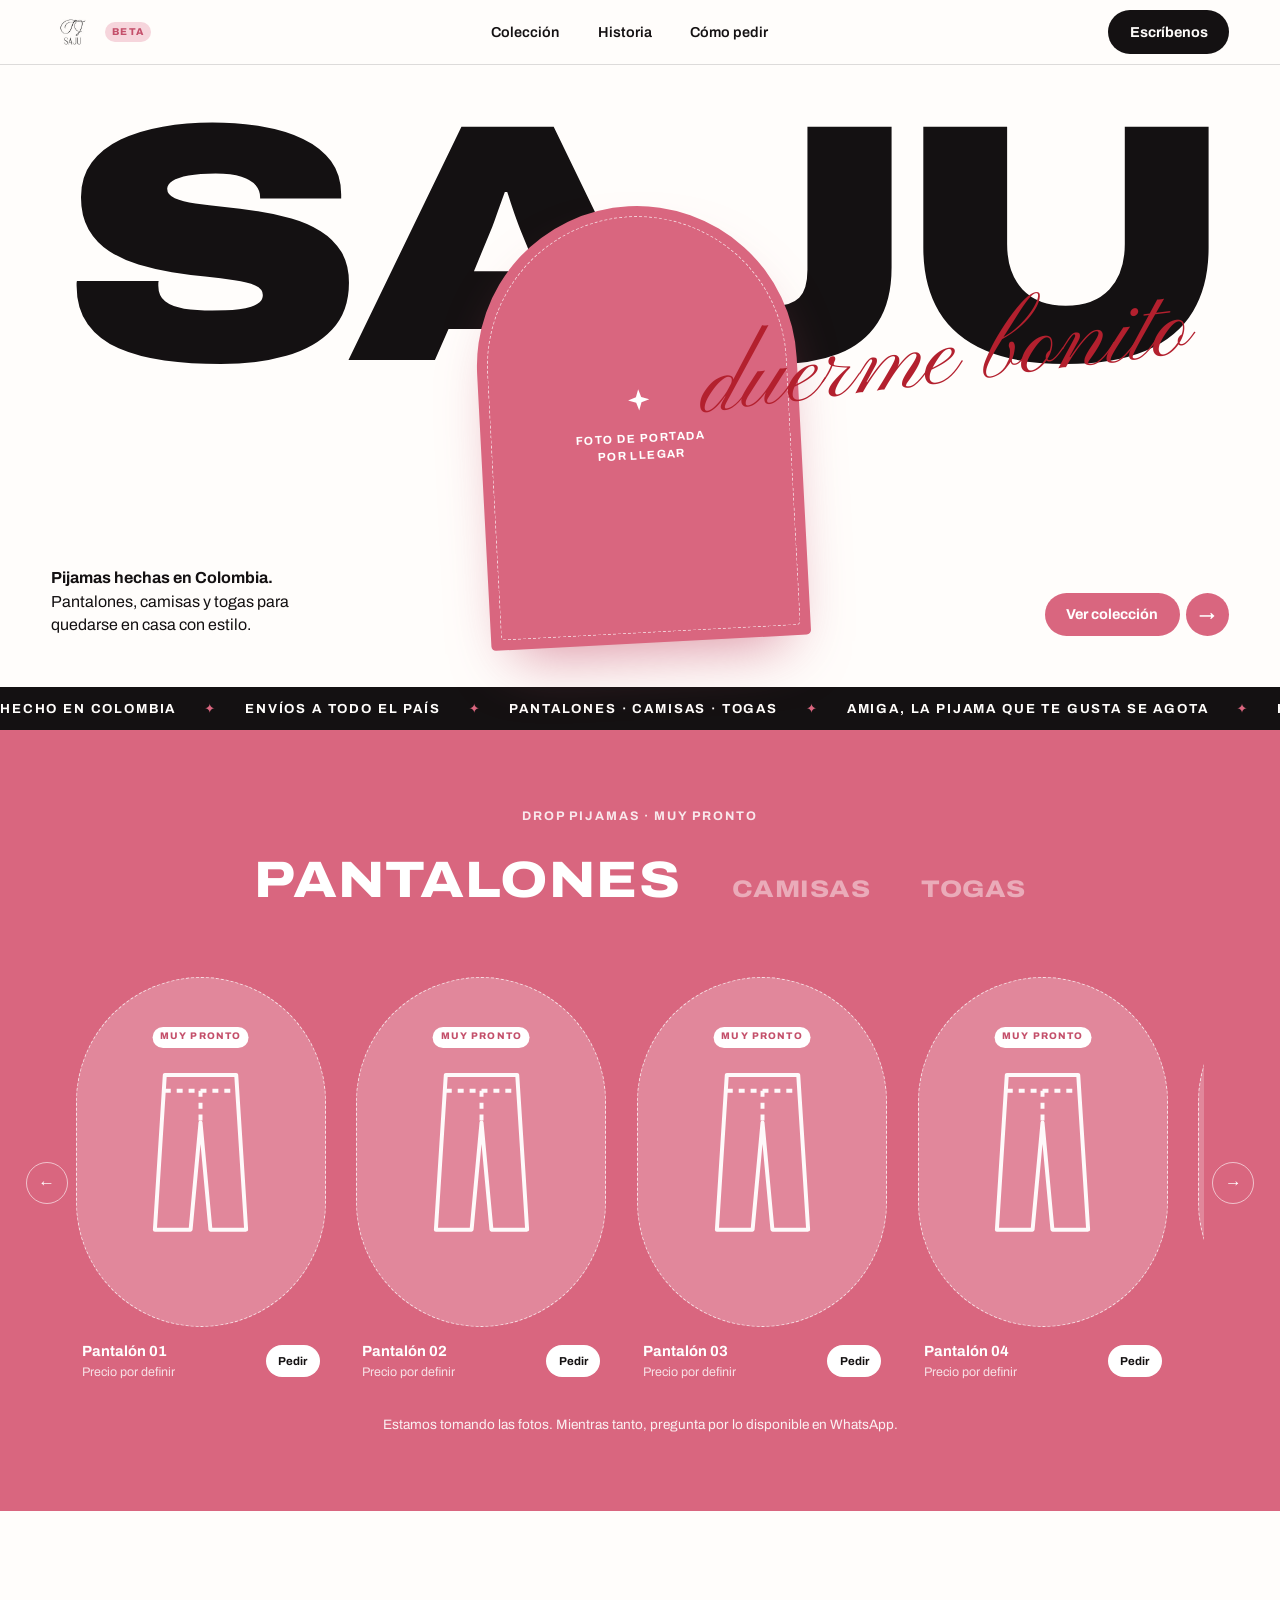
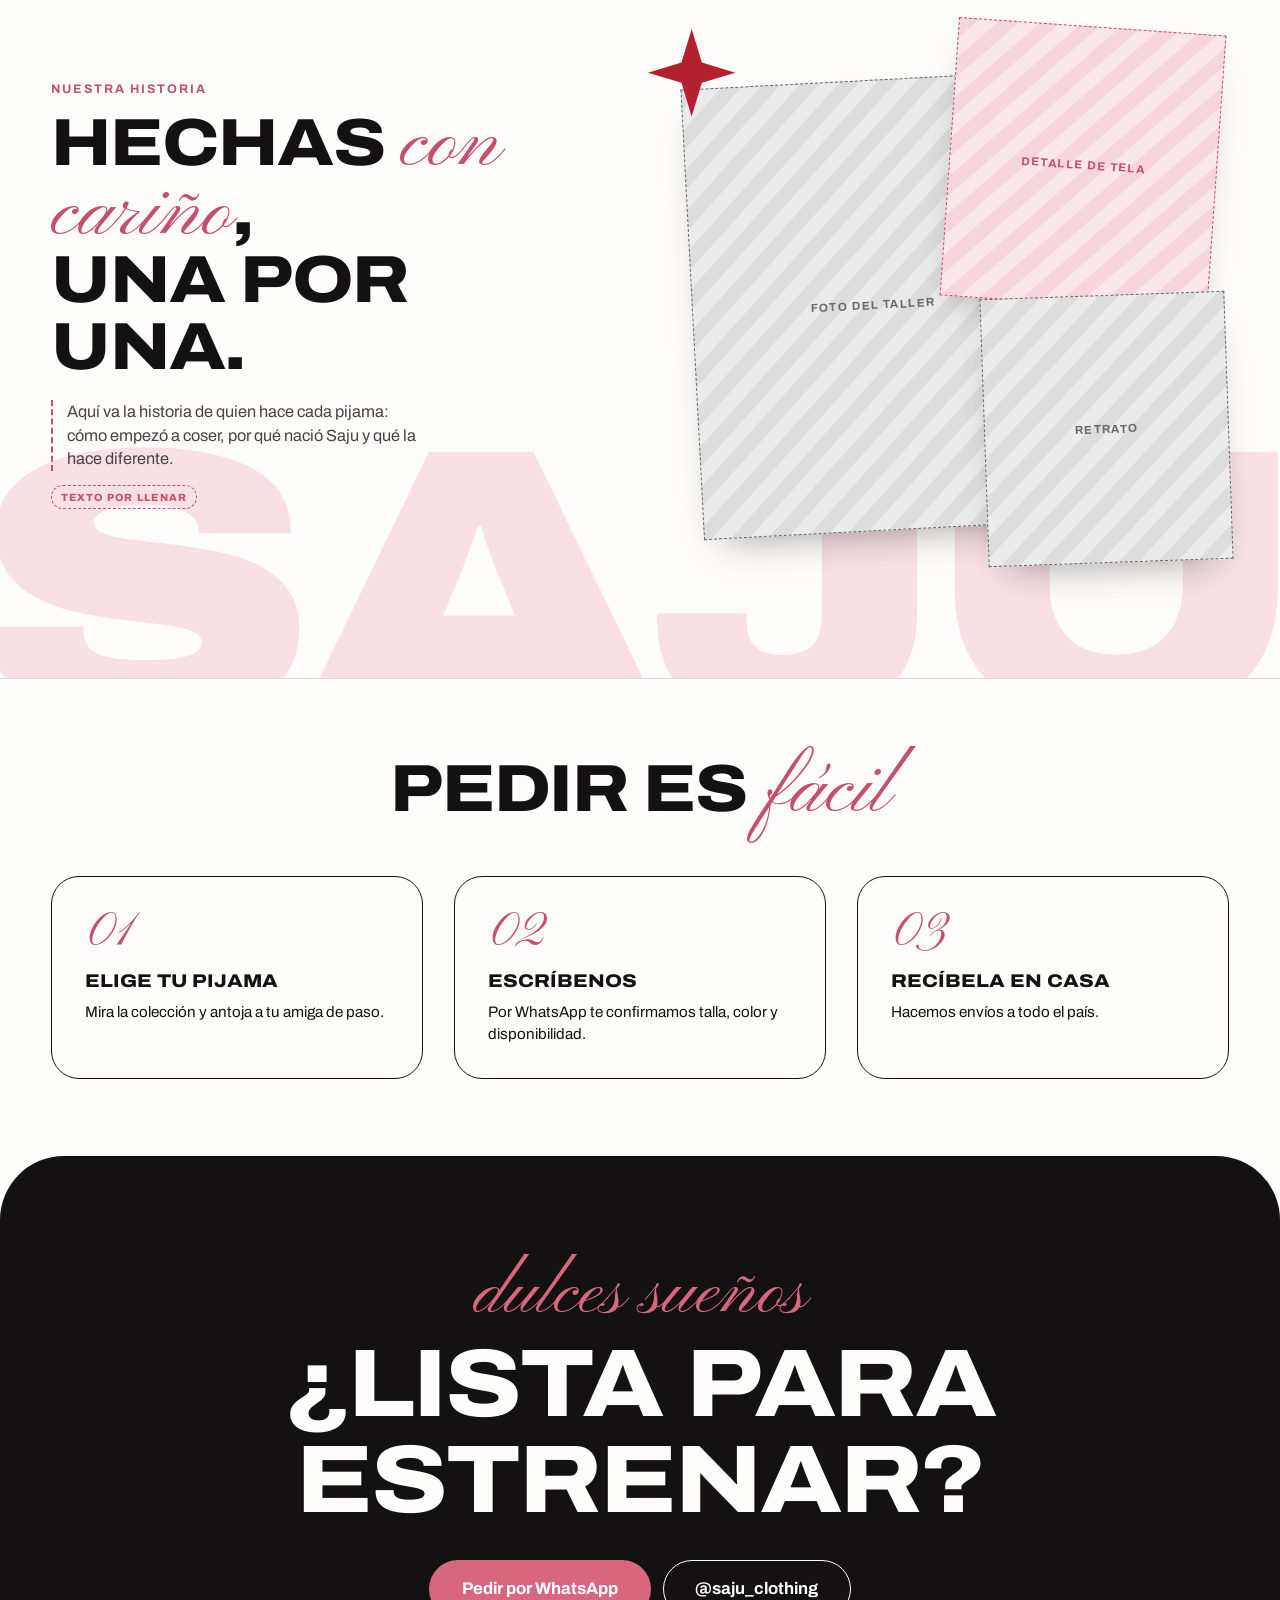
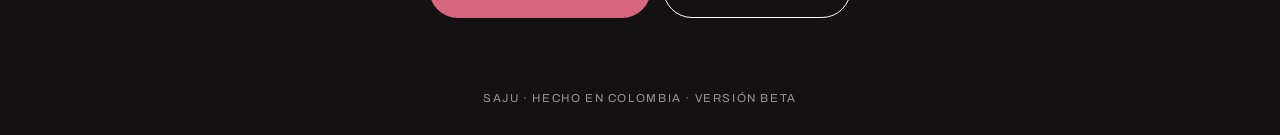
==== index.html @ 033221ca "Primera versión beta de la página de Saju" ====
<!doctype html>
<html lang="es">
<head>
  <meta charset="utf-8">
  <meta name="viewport" content="width=device-width, initial-scale=1">
  <title>SAJU · Pijamas hechas en Colombia</title>
  <meta name="description" content="Saju Clothing: pijamas hechas en Colombia. Pantalones, camisas y togas con envíos a todo el país.">
  <link rel="icon" href="assets/logo-saju.png">
  <link rel="preconnect" href="https://fonts.googleapis.com">
  <link rel="preconnect" href="https://fonts.gstatic.com" crossorigin>
  <link href="https://fonts.googleapis.com/css2?family=Archivo:wdth,wght@62..125,400..900&family=Pinyon+Script&display=swap" rel="stylesheet">
  <link rel="stylesheet" href="styles.css">
</head>
<body>

  <header class="nav">
    <a class="nav__brand" href="#inicio" aria-label="Saju, inicio">
      <img src="assets/logo-saju.png" alt="" width="44" height="44">
      <span class="badge">Beta</span>
    </a>
    <nav class="nav__links" aria-label="Principal">
      <a href="#coleccion">Colección</a>
      <a href="#historia">Historia</a>
      <a href="#pedir">Cómo pedir</a>
    </nav>
    <a class="btn btn--dark" href="https://wa.link/e0p7is" target="_blank" rel="noopener">Escríbenos</a>
  </header>

  <main id="inicio">

    <!-- PORTADA -->
    <section class="hero">
      <div class="hero__stage">
        <h1 class="hero__word" aria-label="Saju">SAJU</h1>
        <p class="hero__script" aria-hidden="true">duerme bonito</p>
        <!-- CAMPO POR LLENAR: foto de portada. Reemplazar el contenido por <img src="assets/portada.jpg" alt="..."> -->
        <div class="hero__arch slot" data-slot="Foto de portada">
          <svg viewBox="0 0 64 64" aria-hidden="true"><path d="M32 6l5 15 15 5-15 5-5 15-5-15-15-5 15-5z" fill="currentColor"/></svg>
          <span>Foto de portada<br>por llegar</span>
        </div>
      </div>
      <div class="hero__foot">
        <p class="hero__lead"><strong>Pijamas hechas en Colombia.</strong><br>Pantalones, camisas y togas para quedarse en casa con estilo.</p>
        <div class="cta">
          <a class="btn btn--rose" href="#coleccion">Ver colección</a>
          <a class="btn-arrow" href="#coleccion" aria-hidden="true" tabindex="-1">→</a>
        </div>
      </div>
    </section>

    <div class="marquee" aria-hidden="true">
      <div class="marquee__track">
        <span>Hecho en Colombia</span><i>✦</i><span>Envíos a todo el país</span><i>✦</i><span>Pantalones · Camisas · Togas</span><i>✦</i><span>Amiga, la pijama que te gusta se agota</span><i>✦</i>
        <span>Hecho en Colombia</span><i>✦</i><span>Envíos a todo el país</span><i>✦</i><span>Pantalones · Camisas · Togas</span><i>✦</i><span>Amiga, la pijama que te gusta se agota</span><i>✦</i>
      </div>
    </div>

    <!-- COLECCIÓN -->
    <section class="collection" id="coleccion">
      <div class="collection__head">
        <p class="eyebrow">Drop pijamas · muy pronto</p>
        <div class="tabs" role="tablist" aria-label="Categorías">
          <button role="tab" class="tab" data-cat="pantalones" aria-selected="true">Pantalones</button>
          <button role="tab" class="tab" data-cat="camisas" aria-selected="false">Camisas</button>
          <button role="tab" class="tab" data-cat="togas" aria-selected="false">Togas</button>
        </div>
      </div>
      <div class="carousel">
        <button class="carousel__btn" data-dir="-1" aria-label="Anterior">←</button>
        <ul class="carousel__track" id="productos" aria-live="polite"></ul>
        <button class="carousel__btn" data-dir="1" aria-label="Siguiente">→</button>
      </div>
      <p class="collection__note">Estamos tomando las fotos. Mientras tanto, pregunta por lo disponible en WhatsApp.</p>
    </section>

    <!-- HISTORIA -->
    <section class="story" id="historia">
      <p class="story__bg" aria-hidden="true">SAJU</p>
      <div class="story__text">
        <p class="eyebrow eyebrow--dark">Nuestra historia</p>
        <h2>Hechas <em>con cariño</em>,<br>una por una.</h2>
        <!-- CAMPO POR LLENAR: historia de la fundadora -->
        <p class="draft">Aquí va la historia de quien hace cada pijama: cómo empezó a coser, por qué nació Saju y qué la hace diferente.</p>
        <span class="tag">Texto por llenar</span>
      </div>
      <div class="story__collage">
        <div class="slot slot--a" data-slot="Foto del taller"><span>Foto del taller</span></div>
        <div class="slot slot--b" data-slot="Detalle de tela"><span>Detalle de tela</span></div>
        <div class="slot slot--c" data-slot="Retrato"><span>Retrato</span></div>
        <svg class="story__star" viewBox="0 0 64 64" aria-hidden="true"><path d="M32 2l7 23 23 7-23 7-7 23-7-23-23-7 23-7z" fill="currentColor"/></svg>
      </div>
    </section>

    <!-- CÓMO PEDIR -->
    <section class="steps" id="pedir">
      <h2>Pedir es <em>fácil</em></h2>
      <ol class="steps__list">
        <li><b>01</b><h3>Elige tu pijama</h3><p>Mira la colección y antoja a tu amiga de paso.</p></li>
        <li><b>02</b><h3>Escríbenos</h3><p>Por WhatsApp te confirmamos talla, color y disponibilidad.</p></li>
        <li><b>03</b><h3>Recíbela en casa</h3><p>Hacemos envíos a todo el país.</p></li>
      </ol>
    </section>

  </main>

  <footer class="footer">
    <p class="footer__script">dulces sueños</p>
    <h2>¿Lista para estrenar?</h2>
    <div class="footer__actions">
      <a class="btn btn--rose btn--lg" href="https://wa.link/e0p7is" target="_blank" rel="noopener">Pedir por WhatsApp</a>
      <a class="btn btn--ghost btn--lg" href="https://www.instagram.com/saju_clothing" target="_blank" rel="noopener">@saju_clothing</a>
    </div>
    <p class="footer__small">SAJU · Hecho en Colombia · Versión beta</p>
  </footer>

  <script src="script.js"></script>
</body>
</html>
---- styles.css ----
:root {
  --white: #fffdfb;
  --ink: #141112;
  --rose: #d9667f;
  --rose-deep: #c4506b;
  --rose-soft: #f6d5dc;
  --red: #b3202e;
  --line: rgba(20, 17, 18, .14);
  --display: "Archivo", system-ui, sans-serif;
  --script: "Pinyon Script", cursive;
  --pad: clamp(16px, 4vw, 56px);
}

* { box-sizing: border-box; margin: 0; }
html { scroll-behavior: smooth; }
body {
  font-family: var(--display);
  background: var(--white);
  color: var(--ink);
  line-height: 1.45;
  overflow-x: hidden;
  -webkit-font-smoothing: antialiased;
}
a { color: inherit; text-decoration: none; }
em { font-family: var(--script); font-style: normal; font-weight: 400; color: var(--rose-deep); font-size: 1.25em; line-height: .8; }
h2 { font-stretch: 115%; font-weight: 800; font-size: clamp(2rem, 5.2vw, 4.2rem); line-height: 1; letter-spacing: -.02em; text-transform: uppercase; }
h2 em { text-transform: none; letter-spacing: 0; }

/* ---------- botones ---------- */
.btn {
  display: inline-flex; align-items: center; justify-content: center;
  padding: .7em 1.4em; border-radius: 999px; border: 1.5px solid transparent;
  font-weight: 700; font-size: .9rem; white-space: nowrap; cursor: pointer;
  transition: transform .2s, background .2s, color .2s;
}
.btn:hover { transform: translateY(-2px); }
.btn--dark { background: var(--ink); color: var(--white); }
.btn--rose { background: var(--rose); color: #fff; }
.btn--rose:hover { background: var(--rose-deep); }
.btn--ghost { border-color: currentColor; }
.btn--lg { font-size: 1.05rem; padding: .95em 1.9em; }
.btn-arrow {
  display: inline-grid; place-items: center; width: 2.7em; height: 2.7em;
  border-radius: 50%; background: var(--rose); color: #fff; font-weight: 700;
  transition: transform .2s;
}
.cta { display: flex; gap: 6px; align-items: center; }
.cta:hover .btn-arrow { transform: translateX(4px); }
.badge {
  font-size: .62rem; font-weight: 800; letter-spacing: .12em; text-transform: uppercase;
  background: var(--rose-soft); color: var(--rose-deep); padding: .3em .7em; border-radius: 999px;
}
.eyebrow { font-size: .78rem; font-weight: 700; letter-spacing: .16em; text-transform: uppercase; color: #fff; opacity: .85; }
.eyebrow--dark { color: var(--rose-deep); opacity: 1; }

/* ---------- campos por llenar ---------- */
.slot {
  display: grid; place-items: center; align-content: center; gap: 10px; text-align: center;
  border: 1.5px dashed var(--rose-deep);
  background: repeating-linear-gradient(135deg, var(--rose-soft) 0 14px, #fbe6ea 14px 28px);
  color: var(--rose-deep);
  font-size: .72rem; font-weight: 700; letter-spacing: .12em; text-transform: uppercase;
}
.slot svg { width: 34px; }
.slot img { width: 100%; height: 100%; object-fit: cover; }
.tag {
  display: inline-block; margin-top: 14px; font-size: .65rem; font-weight: 800; letter-spacing: .12em;
  text-transform: uppercase; border: 1.5px dashed var(--rose-deep); color: var(--rose-deep);
  padding: .35em .8em; border-radius: 999px;
}

/* ---------- nav ---------- */
.nav {
  position: sticky; top: 0; z-index: 20;
  display: flex; align-items: center; justify-content: space-between; gap: 16px;
  padding: 10px var(--pad);
  background: rgba(255, 253, 251, .86); backdrop-filter: blur(10px);
  border-bottom: 1px solid var(--line);
}
.nav__brand { display: flex; align-items: center; gap: 10px; }
.nav__brand img { border-radius: 50%; mix-blend-mode: multiply; }
.nav__links { display: flex; gap: clamp(16px, 3vw, 40px); font-size: .9rem; font-weight: 600; }
.nav__links a { position: relative; }
.nav__links a::after { content: ""; position: absolute; left: 0; bottom: -4px; width: 100%; height: 2px; background: var(--rose); transform: scaleX(0); transform-origin: left; transition: transform .25s; }
.nav__links a:hover::after { transform: scaleX(1); }

/* ---------- portada ---------- */
.hero { padding: clamp(12px, 2vw, 28px) var(--pad) clamp(28px, 4vw, 56px); }
.hero__stage { display: grid; justify-items: center; position: relative; }
.hero__stage > * { grid-area: 1 / 1; }
.hero__word {
  align-self: start;
  font-stretch: 125%; font-weight: 900;
  font-size: 26.5vw; line-height: .8; letter-spacing: -.045em;
  margin-top: .06em; white-space: nowrap; user-select: none;
}
.hero__arch {
  z-index: 2; margin-top: 9vw;
  width: clamp(170px, 25vw, 380px); aspect-ratio: 3 / 4.1;
  border-radius: 999px 999px 28px 28px; overflow: hidden;
  background: var(--rose); color: #fff; border: 0;
  box-shadow: 0 30px 60px -25px rgba(196, 80, 107, .65);
  transform: rotate(-3deg);
  animation: float 6s ease-in-out infinite;
}
.hero__arch::after { content: ""; position: absolute; inset: 10px; border: 1.5px dashed rgba(255, 255, 255, .7); border-radius: inherit; pointer-events: none; }
.hero__script {
  z-index: 3; align-self: start; justify-self: end;
  font-family: var(--script); color: var(--red);
  font-size: clamp(2.2rem, 8vw, 7.5rem); line-height: 1;
  margin: 17vw 3vw 0 0; transform: rotate(-7deg); pointer-events: none;
}
.hero__foot { display: flex; justify-content: space-between; align-items: end; gap: 24px; margin-top: clamp(-90px, -6vw, -20px); position: relative; z-index: 4; }
.hero__lead { max-width: 30ch; font-size: clamp(.92rem, 1.25vw, 1.1rem); }
@keyframes float { 50% { transform: rotate(-1deg) translateY(-10px); } }

/* ---------- cinta ---------- */
.marquee { background: var(--ink); color: var(--white); overflow: hidden; padding: 12px 0; }
.marquee__track { display: flex; gap: 28px; width: max-content; animation: slide 26s linear infinite; font-size: .82rem; font-weight: 700; letter-spacing: .14em; text-transform: uppercase; }
.marquee__track i { color: var(--rose); font-style: normal; }
@keyframes slide { to { transform: translateX(-50%); } }

/* ---------- colección ---------- */
.collection { background: var(--rose); color: #fff; padding: clamp(40px, 6vw, 88px) 0; }
.collection__head { padding: 0 var(--pad); text-align: center; }
.tabs { display: flex; justify-content: center; align-items: baseline; flex-wrap: wrap; gap: clamp(14px, 4vw, 52px); margin-top: 14px; }
.tab {
  font: inherit; font-stretch: 115%; font-weight: 800; text-transform: uppercase; letter-spacing: .02em;
  background: none; border: 0; color: #fff; opacity: .45; cursor: pointer;
  font-size: clamp(1rem, 2.2vw, 1.5rem); transition: opacity .2s, font-size .25s; padding: 4px 0;
}
.tab:hover { opacity: .8; }
.tab[aria-selected="true"] { opacity: 1; font-size: clamp(1.5rem, 4.4vw, 3.2rem); }
.carousel { display: flex; align-items: center; gap: 8px; margin-top: clamp(24px, 4vw, 48px); padding: 0 clamp(6px, 2vw, 28px); }
.carousel__btn {
  flex: none; width: 42px; height: 42px; border-radius: 50%; border: 1.5px solid rgba(255, 255, 255, .6);
  background: transparent; color: #fff; font-size: 1.05rem; cursor: pointer; transition: background .2s, color .2s;
}
.carousel__btn:hover { background: #fff; color: var(--rose-deep); }
.carousel__track {
  flex: 1; display: flex; gap: clamp(14px, 2.4vw, 32px); list-style: none; padding: 8px 4px 16px;
  overflow-x: auto; scroll-snap-type: x mandatory; scrollbar-width: none;
}
.carousel__track::-webkit-scrollbar { display: none; }
.card { flex: 0 0 clamp(170px, 21vw, 250px); scroll-snap-align: start; animation: rise .5s both; }
.card__photo {
  position: relative; aspect-ratio: 3 / 4.2; border-radius: 999px; overflow: hidden;
  background: rgba(255, 255, 255, .22); border: 1.5px dashed rgba(255, 255, 255, .75);
  display: grid; place-items: center; color: #fff; transition: transform .3s, background .3s;
}
.card:hover .card__photo { transform: translateY(-6px) rotate(-1.5deg); background: rgba(255, 255, 255, .32); }
.card__photo svg { width: 48%; opacity: .95; }
.card__photo img { width: 100%; height: 100%; object-fit: cover; }
.card__chip { position: absolute; top: 14%; left: 50%; transform: translateX(-50%); font-size: .6rem; font-weight: 800; letter-spacing: .12em; text-transform: uppercase; background: #fff; color: var(--rose-deep); padding: .35em .8em; border-radius: 999px; white-space: nowrap; }
.card__info { display: flex; justify-content: space-between; align-items: center; gap: 8px; margin-top: 14px; padding: 0 6px; }
.card__name { font-weight: 700; font-size: .92rem; }
.card__price { font-size: .78rem; opacity: .8; }
.card .btn { background: #fff; color: var(--ink); font-size: .72rem; padding: .55em 1em; }
.collection__note { text-align: center; font-size: .85rem; opacity: .9; margin-top: 18px; padding: 0 var(--pad); }
@keyframes rise { from { opacity: 0; transform: translateY(18px); } }

/* ---------- historia ---------- */
.story {
  position: relative; overflow: hidden;
  display: grid; grid-template-columns: 1fr 1.1fr; gap: clamp(24px, 5vw, 80px); align-items: center;
  padding: clamp(56px, 9vw, 130px) var(--pad);
}
.story__bg {
  position: absolute; left: -2vw; bottom: -5vw; z-index: 0;
  font-stretch: 125%; font-weight: 900; font-size: 30vw; line-height: .8; letter-spacing: -.04em;
  color: var(--rose-soft); opacity: .7; user-select: none; pointer-events: none;
}
.story__text, .story__collage { position: relative; z-index: 1; }
.story__text h2 { margin: 12px 0 20px; }
.draft { max-width: 42ch; font-size: 1.02rem; padding-left: 14px; border-left: 2px dashed var(--rose-deep); color: #4a4245; }
.story__collage { aspect-ratio: 1 / .92; }
.story__collage .slot { position: absolute; box-shadow: 0 20px 40px -22px rgba(20, 17, 18, .45); }
.slot--a { inset: 10% 30% 6% 8%; filter: grayscale(1); transform: rotate(-3deg); }
.slot--b { inset: 0 2% 48% 52%; transform: rotate(4deg); }
.slot--c { inset: 50% 0 0 58%; filter: grayscale(1); transform: rotate(-2deg); }
.story__star { position: absolute; width: 16%; left: 0; top: 0; color: var(--red); animation: spin 14s linear infinite; }
@keyframes spin { to { transform: rotate(360deg); } }

/* ---------- pasos ---------- */
.steps { padding: clamp(40px, 6vw, 88px) var(--pad); border-top: 1px solid var(--line); }
.steps h2 { text-align: center; }
.steps__list { list-style: none; padding: 0; display: grid; grid-template-columns: repeat(3, 1fr); gap: clamp(14px, 2.4vw, 32px); margin-top: clamp(28px, 4vw, 56px); }
.steps__list li { border: 1.5px solid var(--ink); border-radius: 28px; padding: clamp(20px, 2.6vw, 34px); transition: background .25s, color .25s, transform .25s; }
.steps__list li:hover { background: var(--rose); color: #fff; border-color: var(--rose); transform: translateY(-6px); }
.steps__list b { font-family: var(--script); font-weight: 400; font-size: 3rem; line-height: 1; color: var(--rose-deep); }
.steps__list li:hover b { color: #fff; }
.steps__list h3 { font-stretch: 115%; font-weight: 800; text-transform: uppercase; font-size: 1.15rem; margin: 10px 0 6px; }
.steps__list p { font-size: .95rem; }

/* ---------- cierre ---------- */
.footer { background: var(--ink); color: var(--white); text-align: center; padding: clamp(56px, 8vw, 110px) var(--pad) 28px; border-radius: clamp(28px, 5vw, 64px) clamp(28px, 5vw, 64px) 0 0; }
.footer__script { font-family: var(--script); color: var(--rose); font-size: clamp(2.4rem, 6vw, 4.6rem); line-height: 1; }
.footer h2 { font-size: clamp(2.2rem, 7.5vw, 6.4rem); margin-top: 4px; }
.footer__actions { display: flex; flex-wrap: wrap; gap: 12px; justify-content: center; margin-top: 32px; }
.footer__small { margin-top: clamp(40px, 6vw, 72px); font-size: .72rem; letter-spacing: .14em; text-transform: uppercase; opacity: .55; }

/* ---------- aparición ---------- */
.reveal { opacity: 0; transform: translateY(26px); transition: opacity .7s, transform .7s; }
.reveal.is-in { opacity: 1; transform: none; }

/* ---------- celular ---------- */
@media (max-width: 760px) {
  .nav__links { display: none; }
  .hero__arch { margin-top: 15vw; width: 52vw; }
  .hero__script { margin: 21vw 0 0 0; font-size: 12vw; }
  .hero__foot { flex-direction: column; align-items: flex-start; margin-top: 24px; }
  .tabs { gap: 14px; flex-wrap: nowrap; }
  .tab { font-size: .85rem; }
  .tab[aria-selected="true"] { font-size: 1.3rem; }
  .carousel__btn { display: none; }
  .carousel { padding: 0 0 0 var(--pad); }
  .card { flex-basis: 58vw; }
  .story { grid-template-columns: 1fr; }
  .steps__list { grid-template-columns: 1fr; }
}

@media (prefers-reduced-motion: reduce) {
  *, *::before, *::after { animation: none !important; transition: none !important; }
  html { scroll-behavior: auto; }
  .reveal { opacity: 1; transform: none; }
}
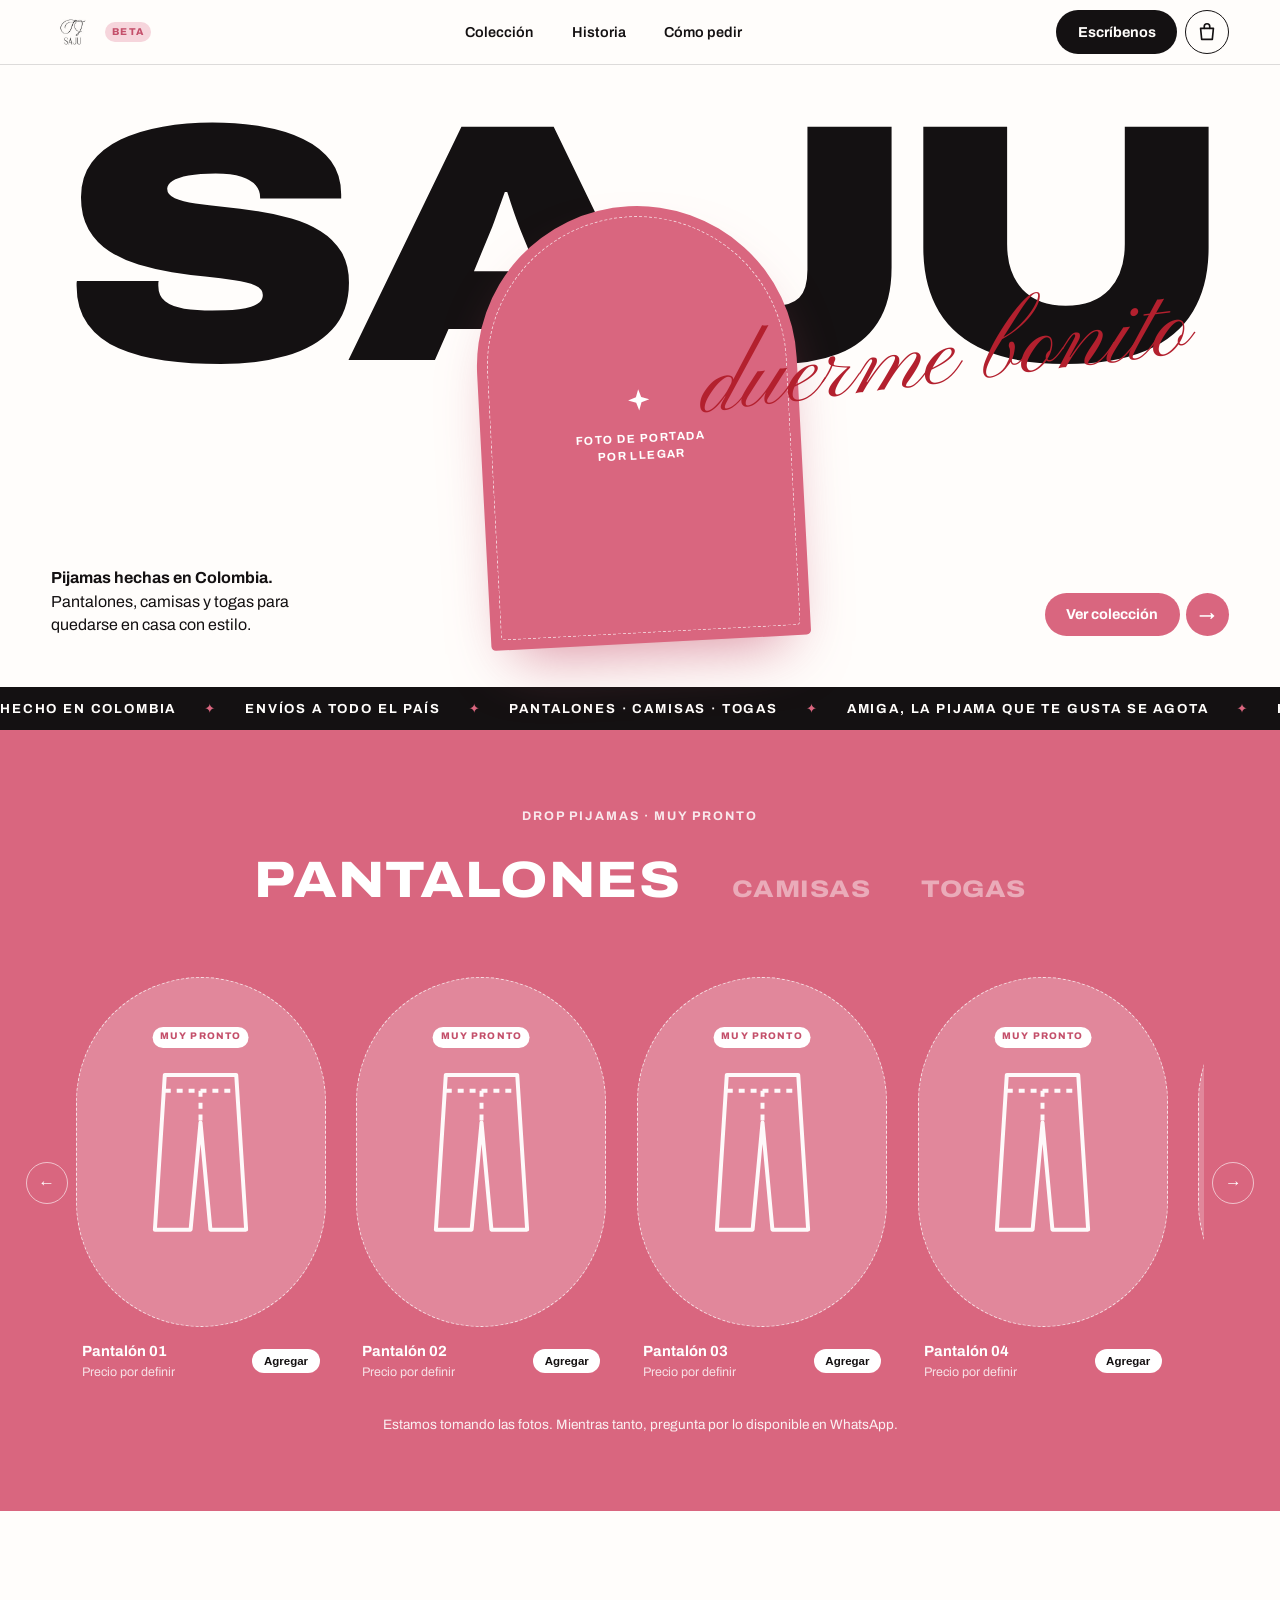
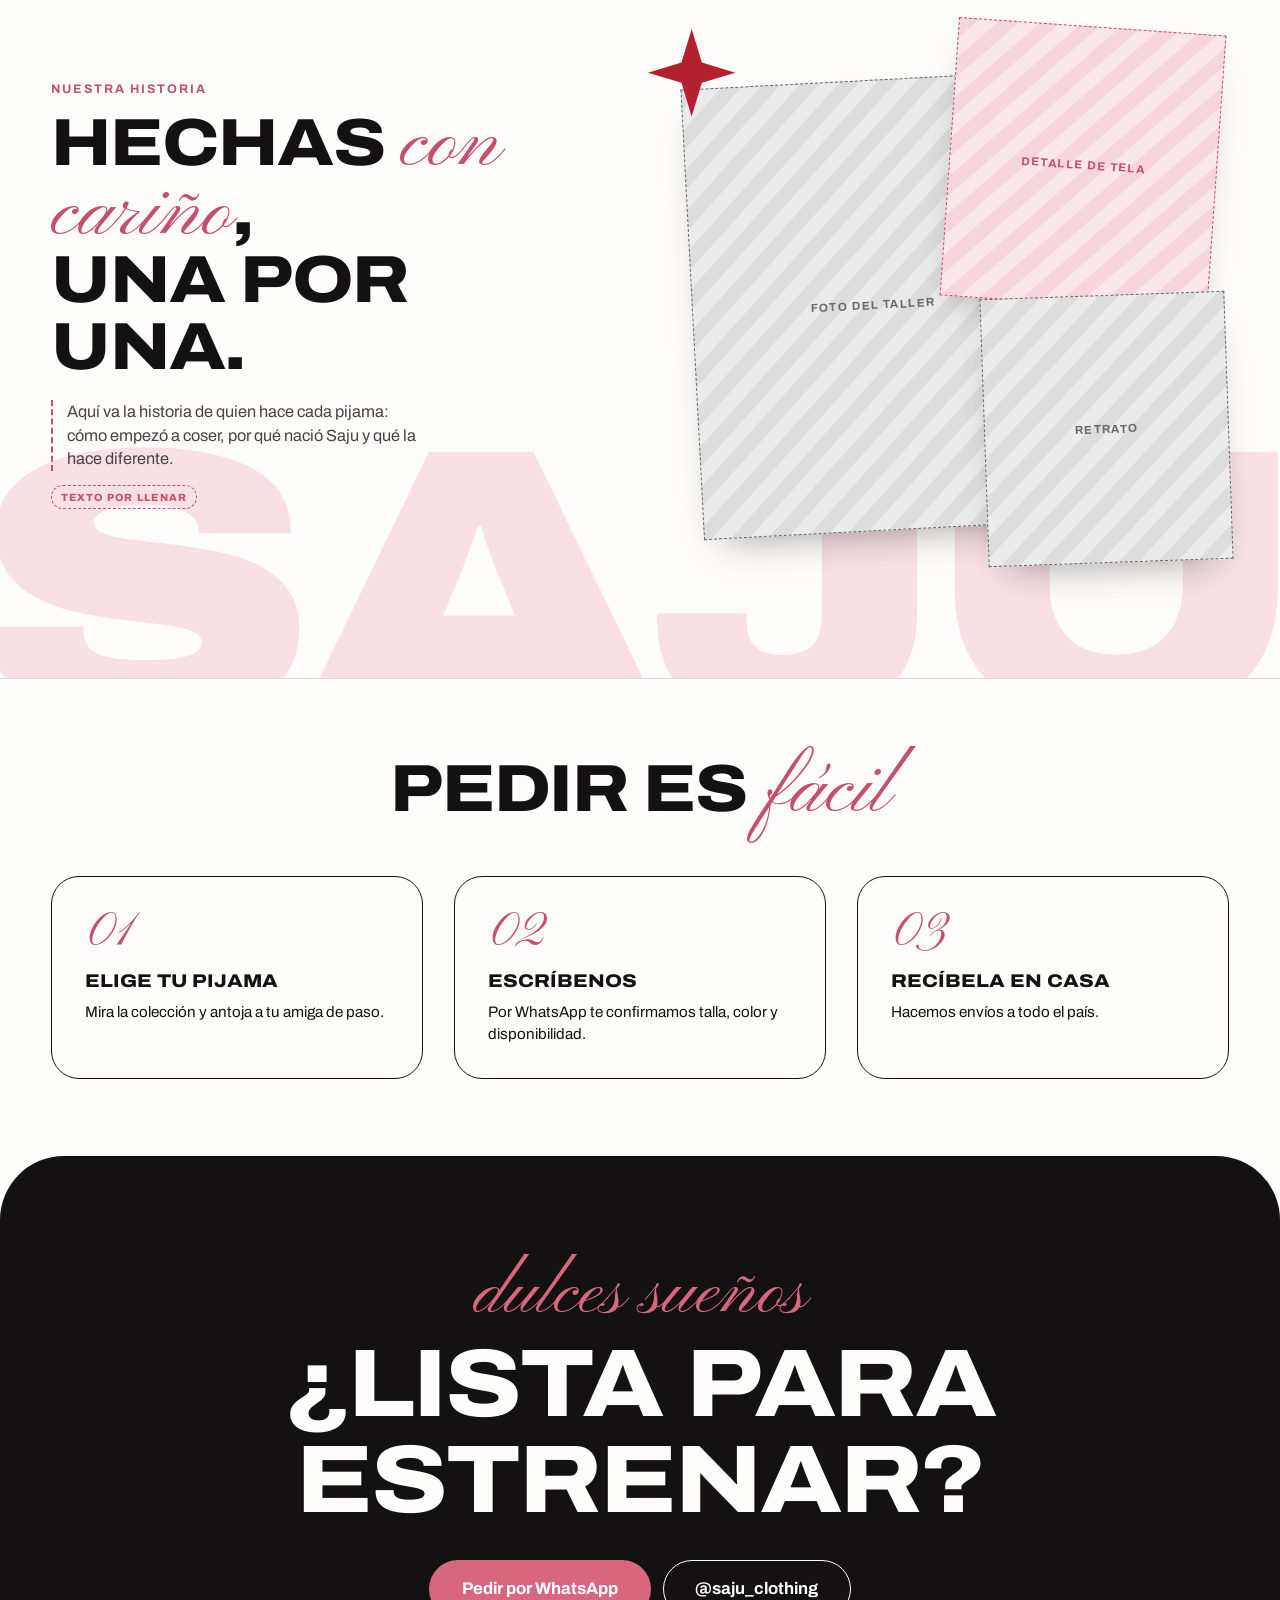
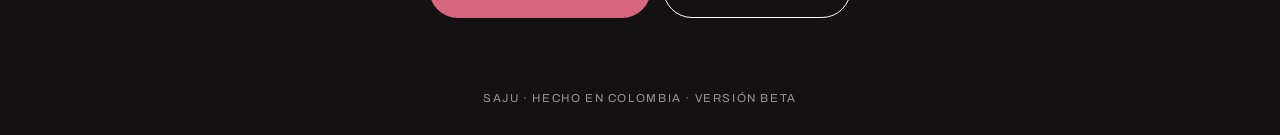
==== commit 009160b5: "Agrega carrito con cotización por WhatsApp" ====
--- a/index.html
+++ b/index.html
@@ -23,8 +23,34 @@
       <a href="#historia">Historia</a>
       <a href="#pedir">Cómo pedir</a>
     </nav>
-    <a class="btn btn--dark" href="https://wa.link/e0p7is" target="_blank" rel="noopener">Escríbenos</a>
+    <div class="nav__actions">
+      <a class="btn btn--dark nav__write" href="https://wa.link/e0p7is" target="_blank" rel="noopener">Escríbenos</a>
+      <button class="cart-btn" id="abrir-carrito" aria-label="Abrir carrito">
+        <svg viewBox="0 0 24 24" fill="none" stroke="currentColor" stroke-width="1.8" stroke-linecap="round" stroke-linejoin="round" aria-hidden="true"><path d="M5 8h14l-1.2 12H6.2z"/><path d="M9 8V6a3 3 0 0 1 6 0v2"/></svg>
+        <span class="cart-btn__count" id="carrito-cuenta" hidden>0</span>
+      </button>
+    </div>
   </header>
+
+  <!-- CARRITO -->
+  <dialog class="cart" id="carrito" aria-labelledby="carrito-titulo">
+    <div class="cart__head">
+      <h2 id="carrito-titulo">Tu <em>pedido</em></h2>
+      <button class="cart__close" id="cerrar-carrito" aria-label="Cerrar carrito">✕</button>
+    </div>
+    <ul class="cart__list" id="carrito-lista"></ul>
+    <div class="cart__empty" id="carrito-vacio">
+      <p>Tu carrito está vacío.</p>
+      <a class="btn btn--rose" href="#coleccion" id="carrito-ver">Ver colección</a>
+    </div>
+    <div class="cart__foot" id="carrito-pie">
+      <div class="cart__total"><span>Total estimado</span><strong id="carrito-total"></strong></div>
+      <p class="cart__hint" id="carrito-ayuda"></p>
+      <a class="btn btn--rose btn--lg" id="carrito-enviar" target="_blank" rel="noopener">Cotizar por WhatsApp</a>
+      <button class="cart__clear" id="carrito-vaciar">Vaciar carrito</button>
+    </div>
+  </dialog>
+  <div class="toast" id="aviso" role="status" aria-live="polite"></div>
 
   <main id="inicio">
 
--- a/styles.css
+++ b/styles.css
@@ -199,6 +199,80 @@
 .footer__actions { display: flex; flex-wrap: wrap; gap: 12px; justify-content: center; margin-top: 32px; }
 .footer__small { margin-top: clamp(40px, 6vw, 72px); font-size: .72rem; letter-spacing: .14em; text-transform: uppercase; opacity: .55; }
 
+/* ---------- carrito ---------- */
+.nav__actions { display: flex; align-items: center; gap: 8px; }
+.cart-btn {
+  position: relative; width: 44px; height: 44px; border-radius: 50%;
+  border: 1.5px solid var(--ink); background: transparent; color: var(--ink);
+  display: grid; place-items: center; cursor: pointer; transition: background .2s, color .2s;
+}
+.cart-btn:hover { background: var(--ink); color: var(--white); }
+.cart-btn svg { width: 22px; }
+.cart-btn__count {
+  position: absolute; top: -5px; right: -5px; min-width: 20px; height: 20px; padding: 0 5px;
+  border-radius: 999px; background: var(--rose); color: #fff; font-size: .7rem; font-weight: 800;
+  display: grid; place-items: center;
+}
+.cart-btn__count[hidden] { display: none; }
+
+.card__photo { isolation: isolate; }
+.card__sizes {
+  position: absolute; inset: 0; z-index: 2; display: grid; align-content: center; justify-items: center; gap: 12px;
+  background: rgba(196, 80, 107, .93); opacity: 0; visibility: hidden; transition: opacity .2s, visibility .2s;
+  font-size: .68rem; font-weight: 800; letter-spacing: .12em; text-transform: uppercase;
+}
+.card.is-picking .card__sizes { opacity: 1; visibility: visible; }
+.card__sizes div { display: grid; grid-template-columns: repeat(2, 1fr); gap: 8px; }
+.card__sizes button {
+  width: 48px; height: 48px; border-radius: 50%; border: 1.5px solid #fff; background: transparent; color: #fff;
+  font: inherit; font-size: .85rem; cursor: pointer; transition: background .15s, color .15s;
+}
+.card__sizes button:hover, .card__sizes button:focus-visible { background: #fff; color: var(--rose-deep); }
+.card__add { border: 0; }
+
+.cart {
+  position: fixed; inset: 0 0 0 auto; margin: 0; width: min(420px, 100vw); height: 100dvh; max-height: none;
+  border: 0; padding: 0; background: var(--white); color: var(--ink);
+  flex-direction: column; box-shadow: -30px 0 60px -30px rgba(20, 17, 18, .5);
+}
+.cart[open] { display: flex; animation: drawer .3s ease-out; }
+.cart::backdrop { background: rgba(20, 17, 18, .5); }
+@keyframes drawer { from { transform: translateX(100%); } }
+.cart__head { display: flex; justify-content: space-between; align-items: center; padding: 20px 22px 14px; border-bottom: 1px solid var(--line); }
+.cart__head h2 { font-size: 1.7rem; }
+.cart__close { width: 40px; height: 40px; border-radius: 50%; border: 1.5px solid var(--ink); background: none; cursor: pointer; font-size: .9rem; }
+.cart__close:hover { background: var(--ink); color: var(--white); }
+.cart__list { list-style: none; padding: 6px 22px; flex: 1; overflow-y: auto; }
+.cart__list:empty { display: none; }
+.cart__empty { flex: 1; display: grid; place-content: center; justify-items: center; gap: 16px; color: #4a4245; }
+.cart__empty[hidden], .cart__foot[hidden] { display: none; }
+.line { display: flex; gap: 14px; align-items: center; padding: 14px 0; border-bottom: 1px solid var(--line); }
+.line__photo { flex: none; width: 62px; height: 80px; border-radius: 999px; overflow: hidden; background: var(--rose-soft); color: var(--rose-deep); display: grid; place-items: center; }
+.line__photo svg { width: 55%; }
+.line__photo img { width: 100%; height: 100%; object-fit: cover; }
+.line__body { flex: 1; min-width: 0; }
+.line__name { font-weight: 800; }
+.line__meta { font-size: .8rem; color: #4a4245; }
+.qty { display: inline-flex; align-items: center; gap: 4px; margin-top: 8px; border: 1.5px solid var(--ink); border-radius: 999px; }
+.qty button { width: 34px; height: 32px; border: 0; background: none; font-size: 1.05rem; cursor: pointer; border-radius: 999px; }
+.qty button:hover { background: var(--rose-soft); }
+.qty span { min-width: 22px; text-align: center; font-weight: 700; font-size: .9rem; }
+.line__remove { flex: none; width: 34px; height: 34px; border-radius: 50%; border: 0; background: none; color: #4a4245; cursor: pointer; }
+.line__remove:hover { background: var(--rose-soft); color: var(--red); }
+.cart__foot { padding: 16px 22px 22px; border-top: 1px solid var(--line); display: grid; gap: 10px; }
+.cart__total { display: flex; justify-content: space-between; align-items: baseline; font-size: .9rem; }
+.cart__total strong { font-size: 1.3rem; font-stretch: 115%; }
+.cart__hint { font-size: .78rem; color: #4a4245; }
+.cart__clear { border: 0; background: none; font: inherit; font-size: .8rem; text-decoration: underline; color: #4a4245; cursor: pointer; padding: 6px; }
+
+.toast {
+  position: fixed; left: 50%; bottom: 22px; z-index: 30; transform: translate(-50%, 20px);
+  background: var(--ink); color: var(--white); padding: .75em 1.3em; border-radius: 999px;
+  font-size: .85rem; font-weight: 600; opacity: 0; pointer-events: none; transition: opacity .25s, transform .25s;
+  max-width: calc(100vw - 32px); text-align: center;
+}
+.toast.is-on { opacity: 1; transform: translate(-50%, 0); }
+
 /* ---------- aparición ---------- */
 .reveal { opacity: 0; transform: translateY(26px); transition: opacity .7s, transform .7s; }
 .reveal.is-in { opacity: 1; transform: none; }
@@ -206,6 +280,7 @@
 /* ---------- celular ---------- */
 @media (max-width: 760px) {
   .nav__links { display: none; }
+  .nav__write { padding: .6em 1.1em; }
   .hero__arch { margin-top: 15vw; width: 52vw; }
   .hero__script { margin: 21vw 0 0 0; font-size: 12vw; }
   .hero__foot { flex-direction: column; align-items: flex-start; margin-top: 24px; }
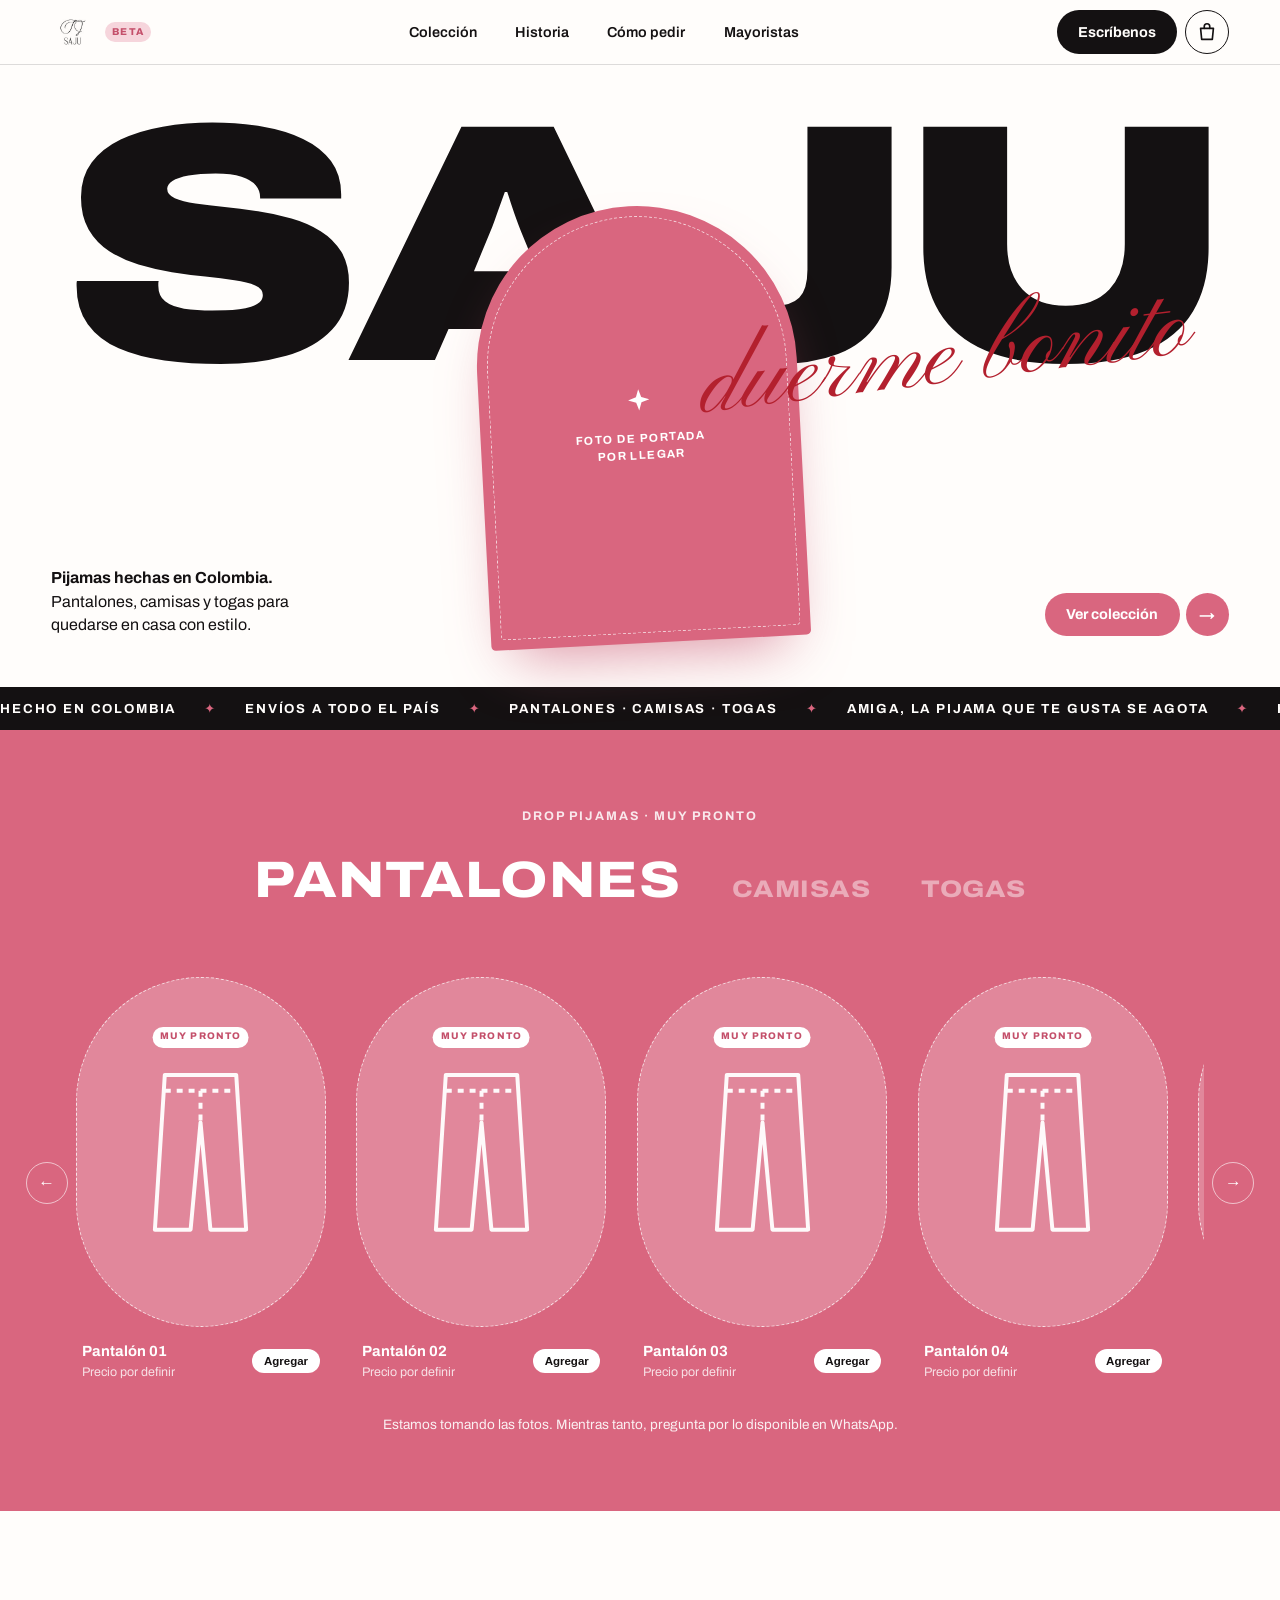
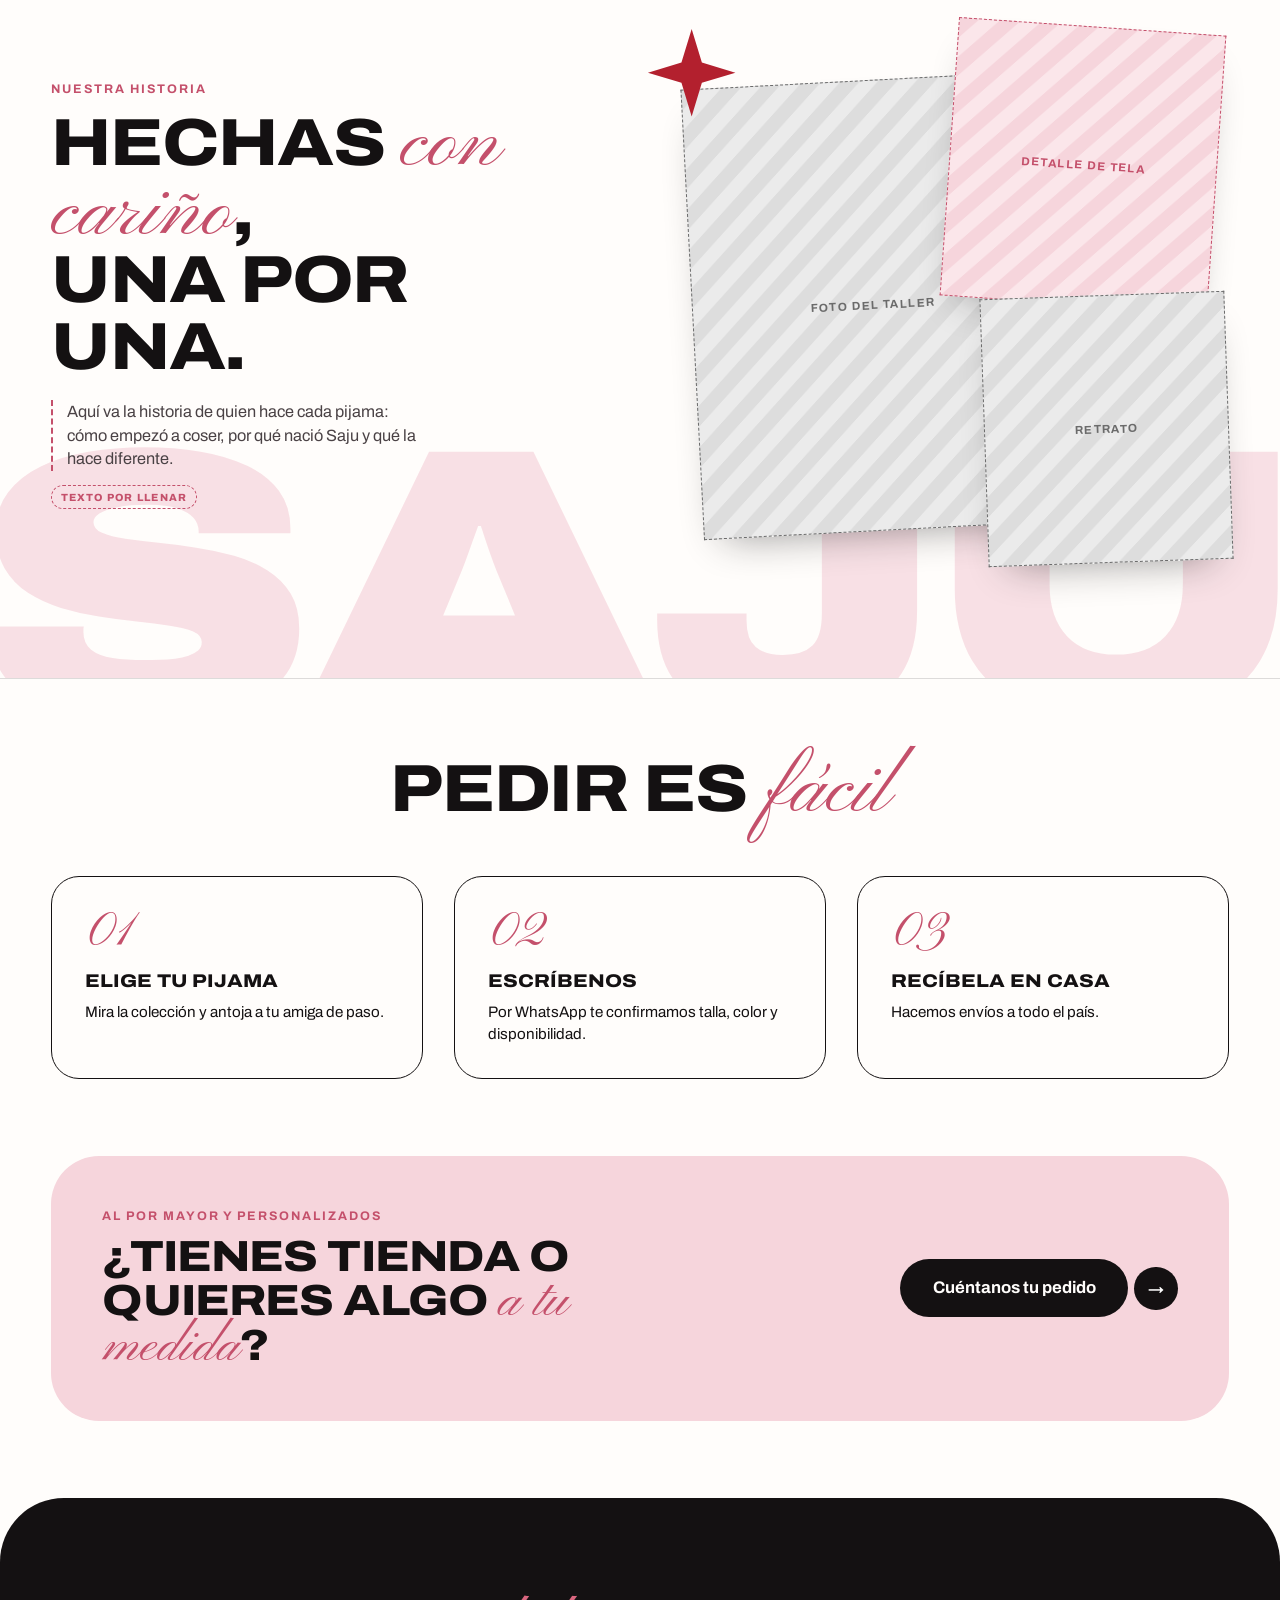
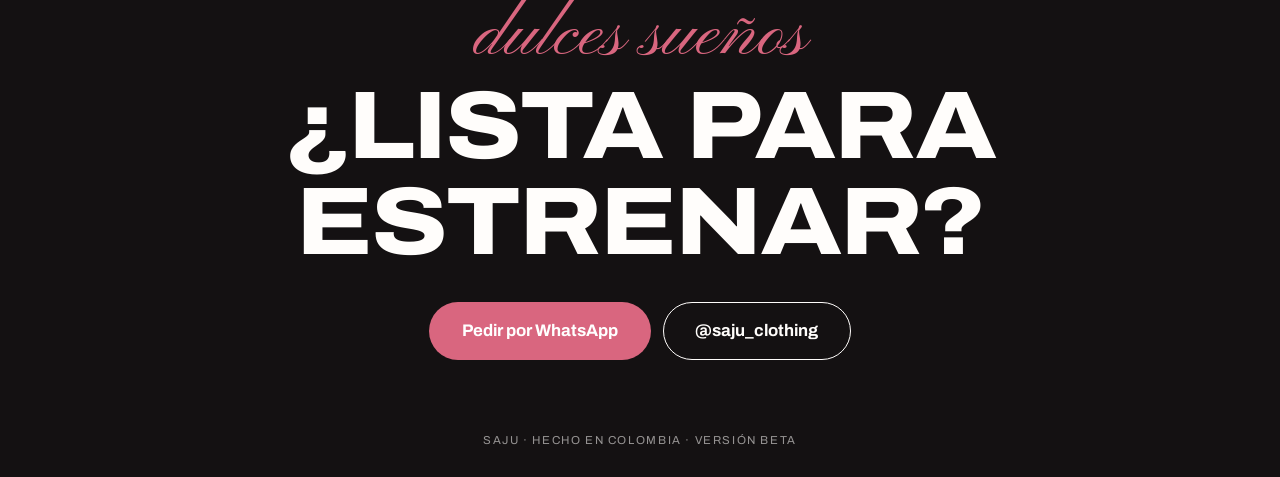
==== commit 91563457: "Agrega página de contacto para pedidos al por mayor y personalizados" ====
--- a/index.html
+++ b/index.html
@@ -22,6 +22,7 @@
       <a href="#coleccion">Colección</a>
       <a href="#historia">Historia</a>
       <a href="#pedir">Cómo pedir</a>
+      <a href="contacto.html">Mayoristas</a>
     </nav>
     <div class="nav__actions">
       <a class="btn btn--dark nav__write" href="https://wa.link/e0p7is" target="_blank" rel="noopener">Escríbenos</a>
@@ -127,6 +128,18 @@
       </ol>
     </section>
 
+    <!-- MAYORISTAS -->
+    <section class="wholesale">
+      <div>
+        <p class="eyebrow eyebrow--dark">Al por mayor y personalizados</p>
+        <h2>¿Tienes tienda o quieres algo <em>a tu medida</em>?</h2>
+      </div>
+      <div class="cta">
+        <a class="btn btn--dark btn--lg" href="contacto.html">Cuéntanos tu pedido</a>
+        <a class="btn-arrow btn-arrow--dark" href="contacto.html" aria-hidden="true" tabindex="-1">→</a>
+      </div>
+    </section>
+
   </main>
 
   <footer class="footer">
@@ -139,6 +152,7 @@
     <p class="footer__small">SAJU · Hecho en Colombia · Versión beta</p>
   </footer>
 
+  <script src="config.js"></script>
   <script src="script.js"></script>
 </body>
 </html>
--- a/styles.css
+++ b/styles.css
@@ -273,6 +273,68 @@
 }
 .toast.is-on { opacity: 1; transform: translate(-50%, 0); }
 
+/* ---------- mayoristas (franja en la portada) ---------- */
+.wholesale {
+  display: flex; justify-content: space-between; align-items: center; flex-wrap: wrap; gap: 24px;
+  margin: 0 var(--pad) clamp(40px, 6vw, 88px); padding: clamp(24px, 4vw, 56px);
+  background: var(--rose-soft); border-radius: clamp(24px, 4vw, 48px);
+}
+.wholesale h2 { font-size: clamp(1.5rem, 3.4vw, 2.8rem); margin-top: 10px; max-width: 18ch; }
+.btn-arrow--dark { background: var(--ink); }
+.nav__links a[aria-current="page"]::after { transform: scaleX(1); }
+
+/* ---------- página de contacto ---------- */
+.contact {
+  display: grid; grid-template-columns: 1fr 1.05fr; gap: clamp(28px, 5vw, 80px); align-items: start;
+  padding: clamp(28px, 5vw, 72px) var(--pad) clamp(48px, 7vw, 96px);
+}
+.contact h1 { font-stretch: 125%; font-weight: 900; text-transform: uppercase; font-size: clamp(2.4rem, 6.4vw, 5.6rem); line-height: .92; letter-spacing: -.03em; margin: 12px 0 20px; }
+.contact h1 em { text-transform: none; letter-spacing: 0; }
+.contact__lead { max-width: 46ch; font-size: 1.05rem; }
+.terms { list-style: none; padding: 0; margin-top: clamp(24px, 3vw, 40px); border-top: 1.5px solid var(--ink); }
+.terms li { display: flex; align-items: center; gap: 16px; padding: 16px 0; border-bottom: 1px solid var(--line); }
+.terms b { font-family: var(--script); font-weight: 400; font-size: 2.2rem; line-height: 1; color: var(--rose-deep); width: 1.4em; flex: none; }
+.terms div { flex: 1; }
+.terms h3 { font-stretch: 115%; font-weight: 800; text-transform: uppercase; font-size: 1rem; }
+.terms .draft { border: 0; padding: 0; font-size: .9rem; }
+.terms .tag { margin: 0; flex: none; }
+
+.contact__panel { background: var(--rose-soft); border-radius: clamp(24px, 3vw, 40px); padding: clamp(20px, 3.4vw, 44px); }
+.form { display: grid; gap: 20px; }
+.form[hidden], .result[hidden] { display: none; }
+.form h2, .result h2 { font-size: clamp(1.6rem, 3vw, 2.4rem); }
+.form__row { display: grid; grid-template-columns: 1fr 1fr; gap: 16px; }
+.field { border: 0; padding: 0; min-width: 0; display: grid; gap: 6px; align-content: start; }
+.field label, .field legend { font-size: .82rem; font-weight: 700; padding: 0; }
+.field legend { margin-bottom: 8px; }
+.optional { font-weight: 400; color: #6b5f63; }
+.field input[type="text"], .field input[type="number"], .field textarea {
+  width: 100%; font: inherit; font-size: 1rem; color: var(--ink);
+  background: var(--white); border: 1.5px solid transparent; border-radius: 16px; padding: .8em 1em;
+  transition: border-color .2s;
+}
+.field textarea { resize: vertical; min-height: 6em; }
+.field input:focus-visible, .field textarea:focus-visible { outline: none; border-color: var(--ink); }
+.field [aria-invalid="true"] { border-color: var(--red); }
+.field__error { font-size: .8rem; font-weight: 600; color: var(--red); }
+.chips { display: flex; flex-wrap: wrap; gap: 8px; }
+.chips label { cursor: pointer; }
+.chips input { position: absolute; opacity: 0; pointer-events: none; }
+.chips span { display: inline-block; padding: .6em 1.15em; border-radius: 999px; background: var(--white); border: 1.5px solid transparent; font-weight: 600; font-size: .9rem; transition: background .15s, color .15s; }
+.chips label:hover span { border-color: var(--ink); }
+.chips input:checked + span { background: var(--ink); color: var(--white); }
+.chips input:focus-visible + span { outline: 2px solid var(--rose-deep); outline-offset: 2px; }
+.form__note { font-size: .8rem; color: #4a4245; }
+.form .btn, .result .btn { justify-self: start; border-width: 1.5px; font-family: inherit; }
+.result { display: grid; gap: 14px; outline: none; }
+.result .footer__script { color: var(--rose-deep); }
+.result__msg { font: inherit; font-size: .92rem; white-space: pre-wrap; overflow-wrap: anywhere; background: var(--white); border-radius: 18px; padding: 18px; }
+.result__actions { display: flex; flex-wrap: wrap; gap: 10px; }
+.result .cart__clear { justify-self: start; }
+.footer--slim { padding-top: 28px; }
+.footer--slim .footer__small { margin-top: 0; }
+.footer--slim a { text-decoration: underline; }
+
 /* ---------- aparición ---------- */
 .reveal { opacity: 0; transform: translateY(26px); transition: opacity .7s, transform .7s; }
 .reveal.is-in { opacity: 1; transform: none; }
@@ -292,6 +354,11 @@
   .card { flex-basis: 58vw; }
   .story { grid-template-columns: 1fr; }
   .steps__list { grid-template-columns: 1fr; }
+  .contact, .form__row { grid-template-columns: 1fr; }
+  .terms li { gap: 10px; }
+  .terms div { min-width: 0; }
+  .terms h3 { font-size: .85rem; overflow-wrap: anywhere; }
+  .terms b { font-size: 1.8rem; }
 }
 
 @media (prefers-reduced-motion: reduce) {
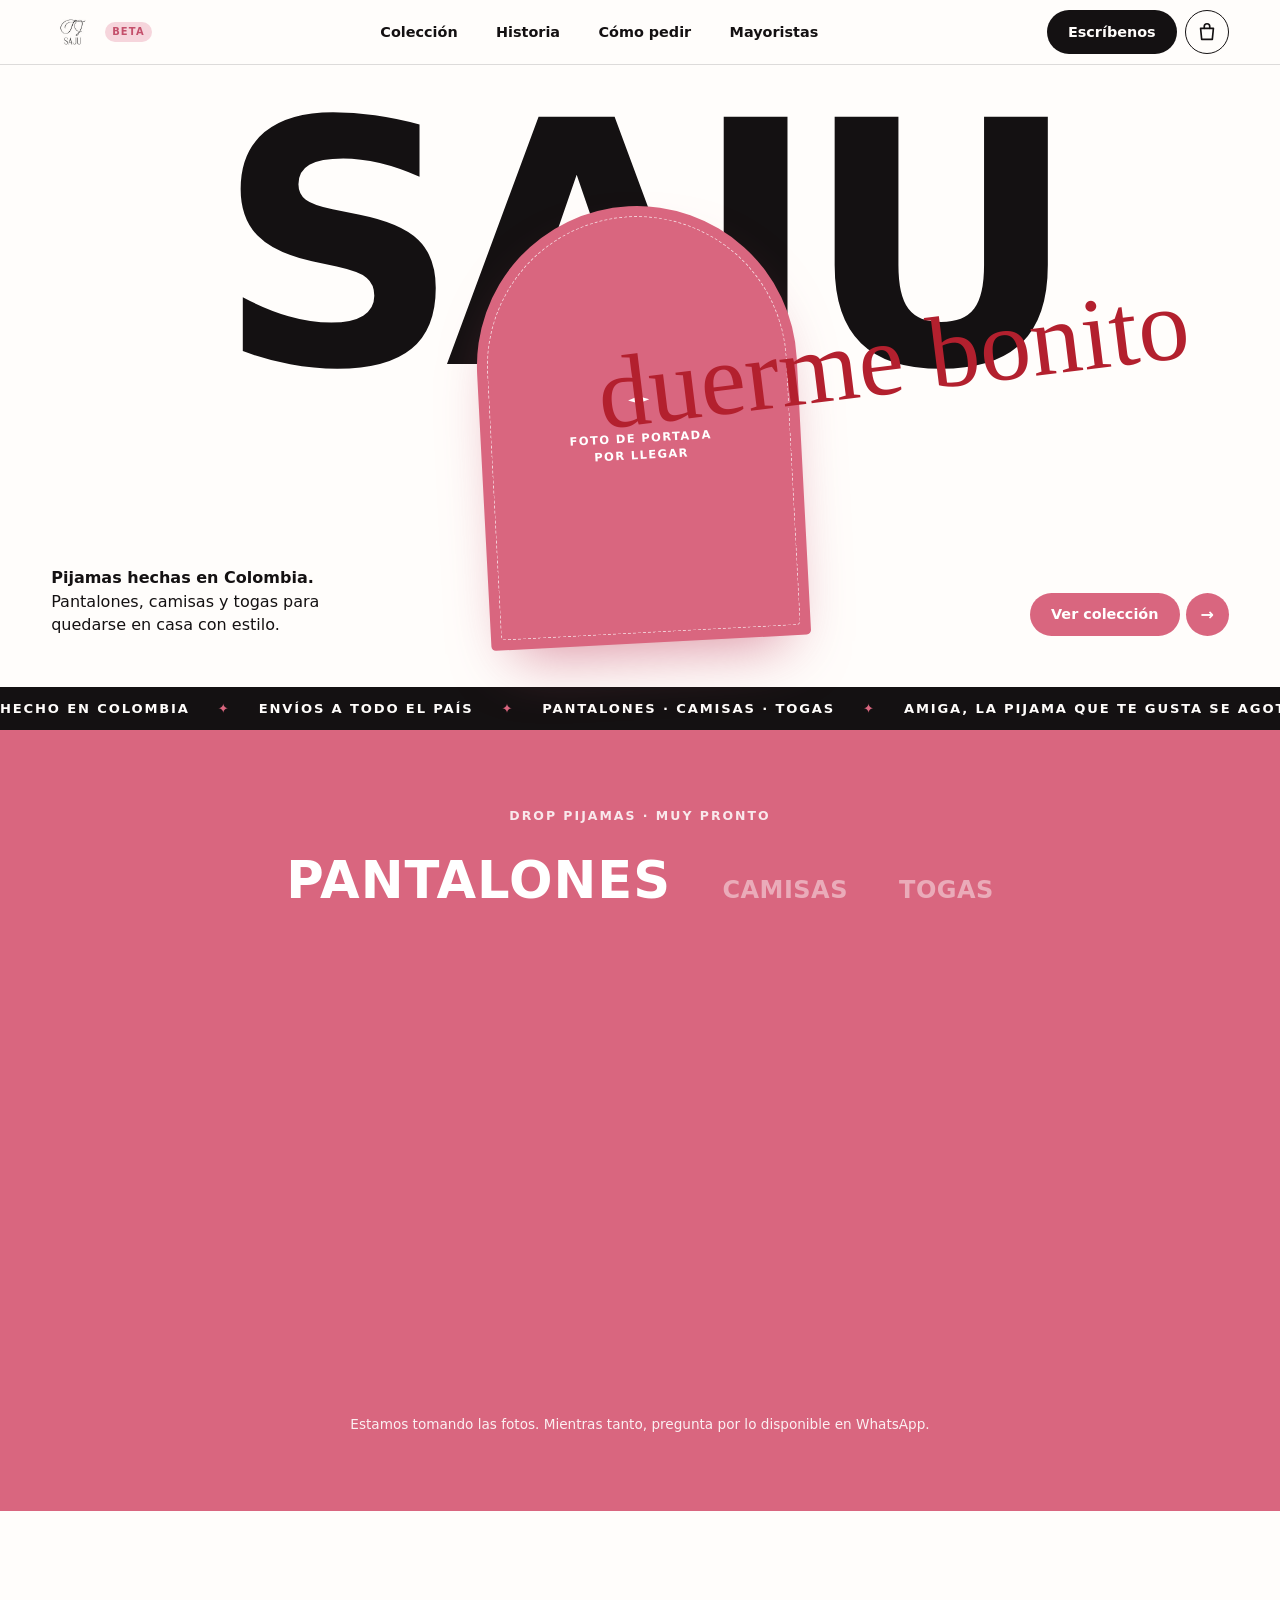
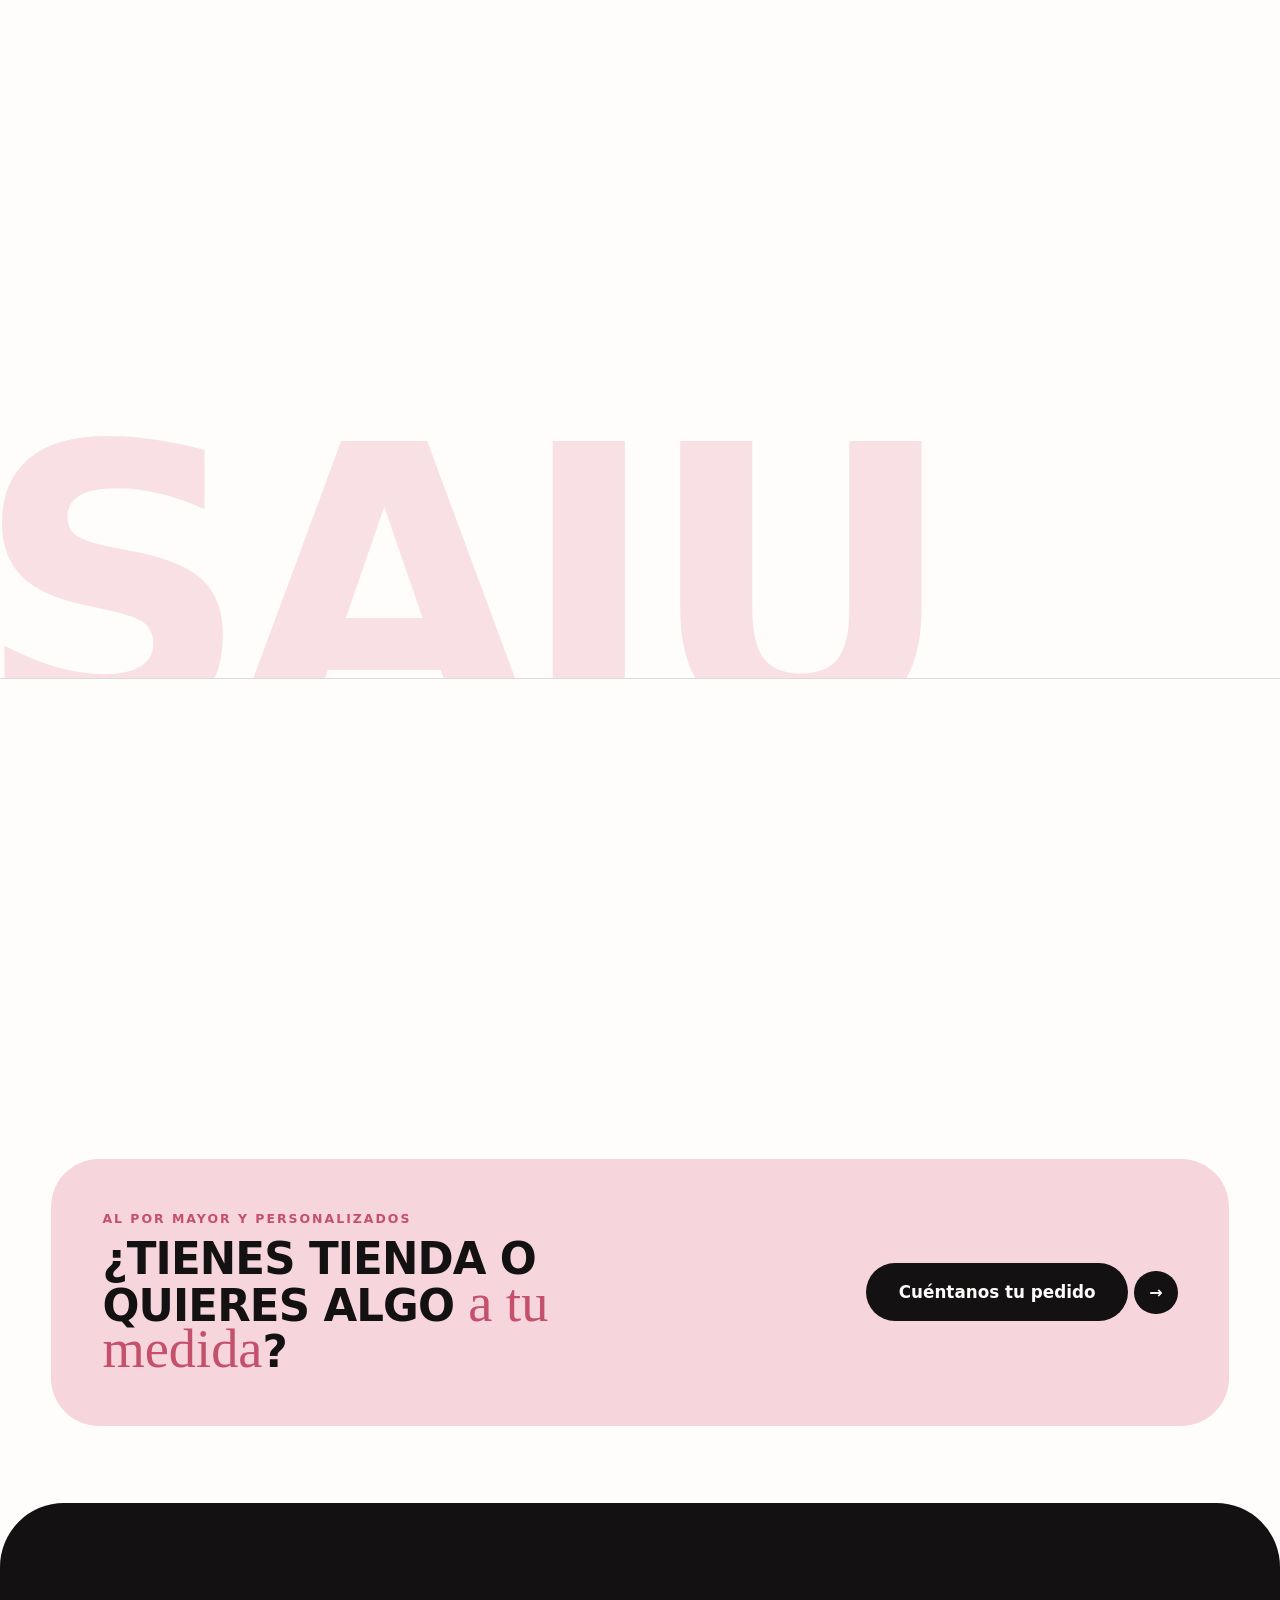
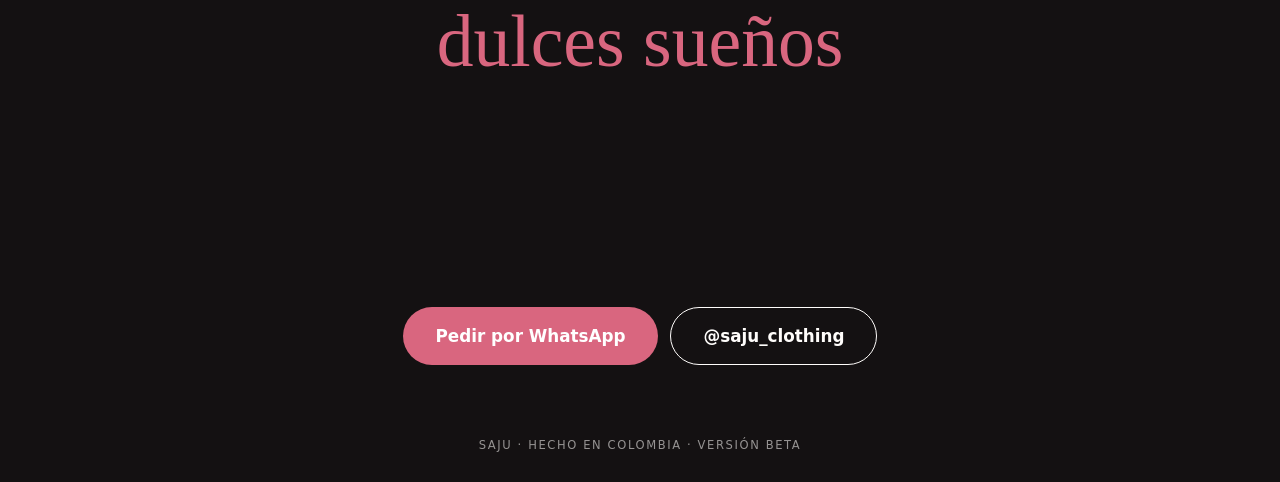
==== commit dbba5ccd: "Refuerza la seguridad: política de contenido, escapado y validaciones" ====
--- a/index.html
+++ b/index.html
@@ -3,6 +3,8 @@
 <head>
   <meta charset="utf-8">
   <meta name="viewport" content="width=device-width, initial-scale=1">
+  <meta http-equiv="Content-Security-Policy" content="default-src 'none'; script-src 'self'; style-src 'self' https://fonts.googleapis.com; font-src https://fonts.gstatic.com; img-src 'self' data:; base-uri 'none'; form-action 'none'; object-src 'none'">
+  <meta name="referrer" content="strict-origin-when-cross-origin">
   <title>SAJU · Pijamas hechas en Colombia</title>
   <meta name="description" content="Saju Clothing: pijamas hechas en Colombia. Pantalones, camisas y togas con envíos a todo el país.">
   <link rel="icon" href="assets/logo-saju.png">
@@ -25,7 +27,7 @@
       <a href="contacto.html">Mayoristas</a>
     </nav>
     <div class="nav__actions">
-      <a class="btn btn--dark nav__write" href="https://wa.link/e0p7is" target="_blank" rel="noopener">Escríbenos</a>
+      <a class="btn btn--dark nav__write" href="https://wa.link/e0p7is" target="_blank" rel="noopener noreferrer">Escríbenos</a>
       <button class="cart-btn" id="abrir-carrito" aria-label="Abrir carrito">
         <svg viewBox="0 0 24 24" fill="none" stroke="currentColor" stroke-width="1.8" stroke-linecap="round" stroke-linejoin="round" aria-hidden="true"><path d="M5 8h14l-1.2 12H6.2z"/><path d="M9 8V6a3 3 0 0 1 6 0v2"/></svg>
         <span class="cart-btn__count" id="carrito-cuenta" hidden>0</span>
@@ -47,7 +49,7 @@
     <div class="cart__foot" id="carrito-pie">
       <div class="cart__total"><span>Total estimado</span><strong id="carrito-total"></strong></div>
       <p class="cart__hint" id="carrito-ayuda"></p>
-      <a class="btn btn--rose btn--lg" id="carrito-enviar" target="_blank" rel="noopener">Cotizar por WhatsApp</a>
+      <a class="btn btn--rose btn--lg" id="carrito-enviar" target="_blank" rel="noopener noreferrer">Cotizar por WhatsApp</a>
       <button class="cart__clear" id="carrito-vaciar">Vaciar carrito</button>
     </div>
   </dialog>
@@ -146,8 +148,8 @@
     <p class="footer__script">dulces sueños</p>
     <h2>¿Lista para estrenar?</h2>
     <div class="footer__actions">
-      <a class="btn btn--rose btn--lg" href="https://wa.link/e0p7is" target="_blank" rel="noopener">Pedir por WhatsApp</a>
-      <a class="btn btn--ghost btn--lg" href="https://www.instagram.com/saju_clothing" target="_blank" rel="noopener">@saju_clothing</a>
+      <a class="btn btn--rose btn--lg" href="https://wa.link/e0p7is" target="_blank" rel="noopener noreferrer">Pedir por WhatsApp</a>
+      <a class="btn btn--ghost btn--lg" href="https://www.instagram.com/saju_clothing" target="_blank" rel="noopener noreferrer">@saju_clothing</a>
     </div>
     <p class="footer__small">SAJU · Hecho en Colombia · Versión beta</p>
   </footer>
--- a/styles.css
+++ b/styles.css
@@ -157,6 +157,10 @@
 .card__price { font-size: .78rem; opacity: .8; }
 .card .btn { background: #fff; color: var(--ink); font-size: .72rem; padding: .55em 1em; }
 .collection__note { text-align: center; font-size: .85rem; opacity: .9; margin-top: 18px; padding: 0 var(--pad); }
+.card:nth-child(2) { animation-delay: 60ms; }
+.card:nth-child(3) { animation-delay: 120ms; }
+.card:nth-child(4) { animation-delay: 180ms; }
+.card:nth-child(n+5) { animation-delay: 240ms; }
 @keyframes rise { from { opacity: 0; transform: translateY(18px); } }
 
 /* ---------- historia ---------- */
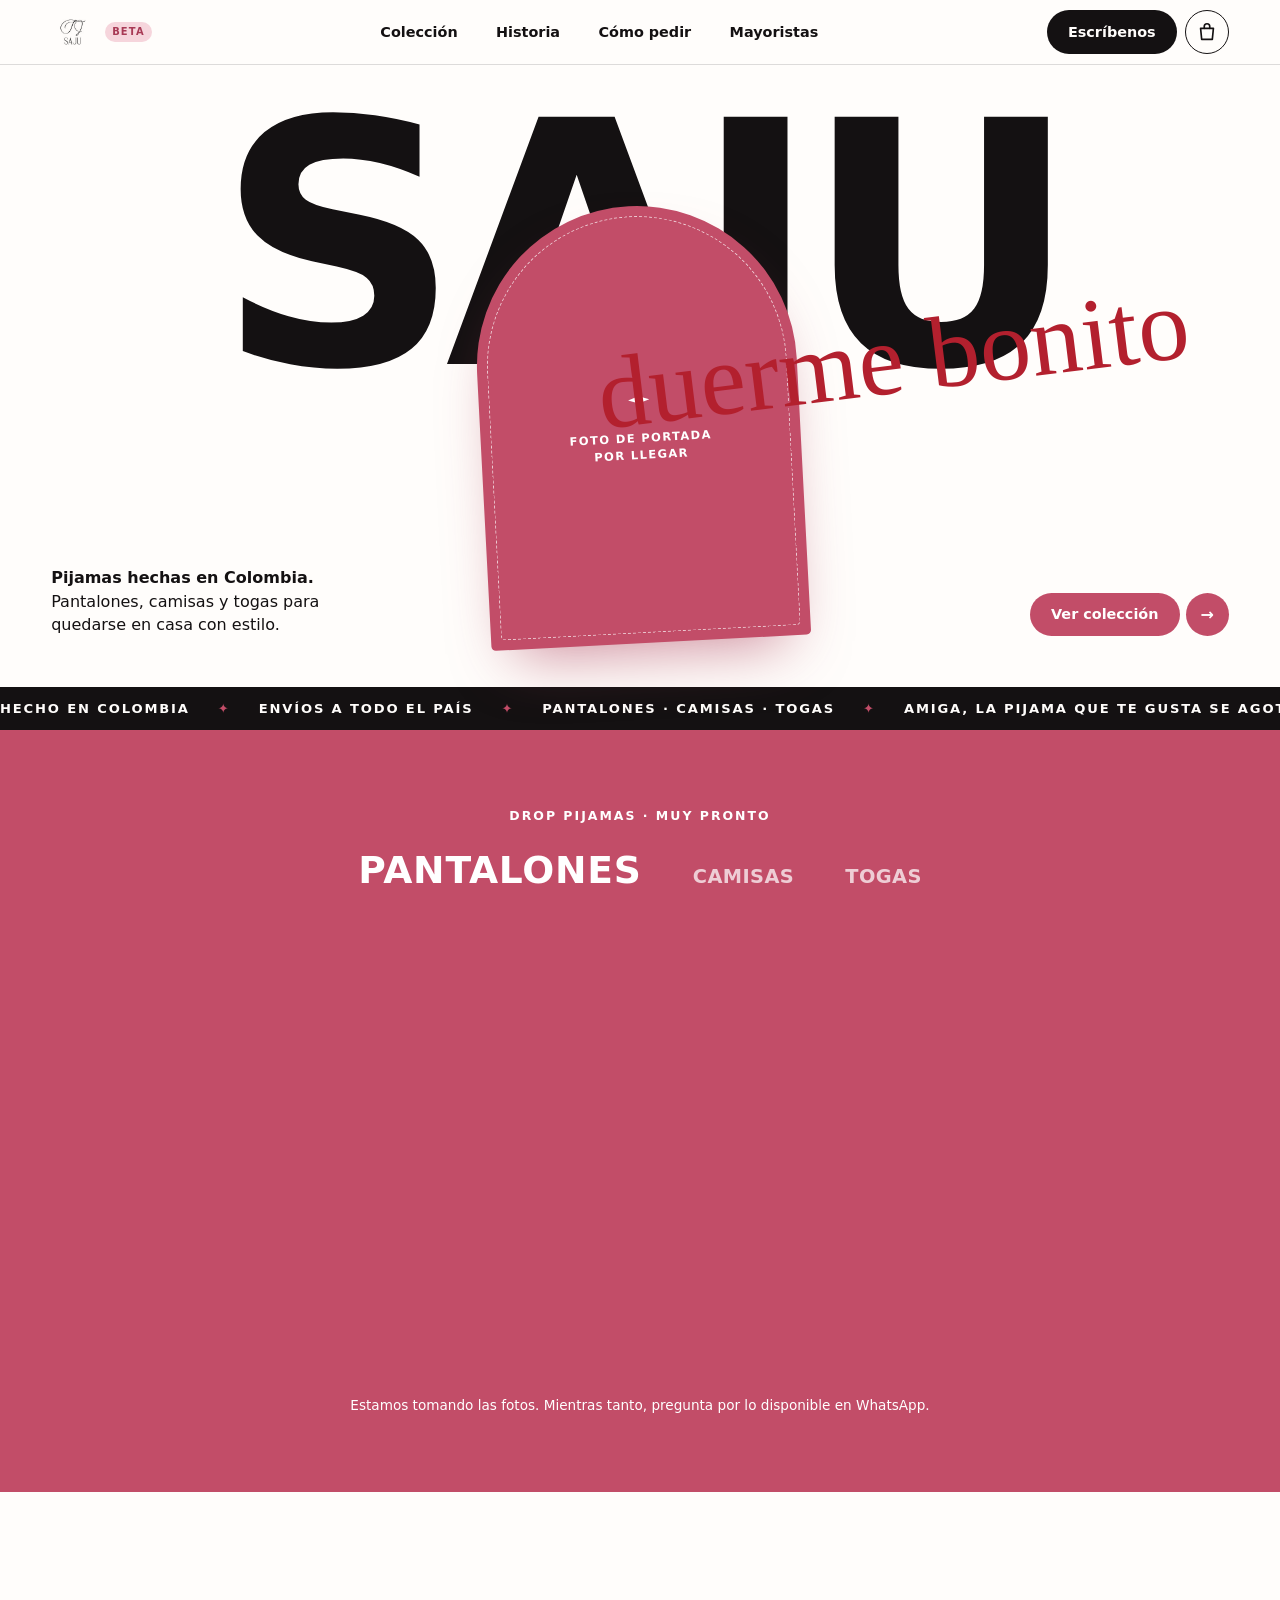
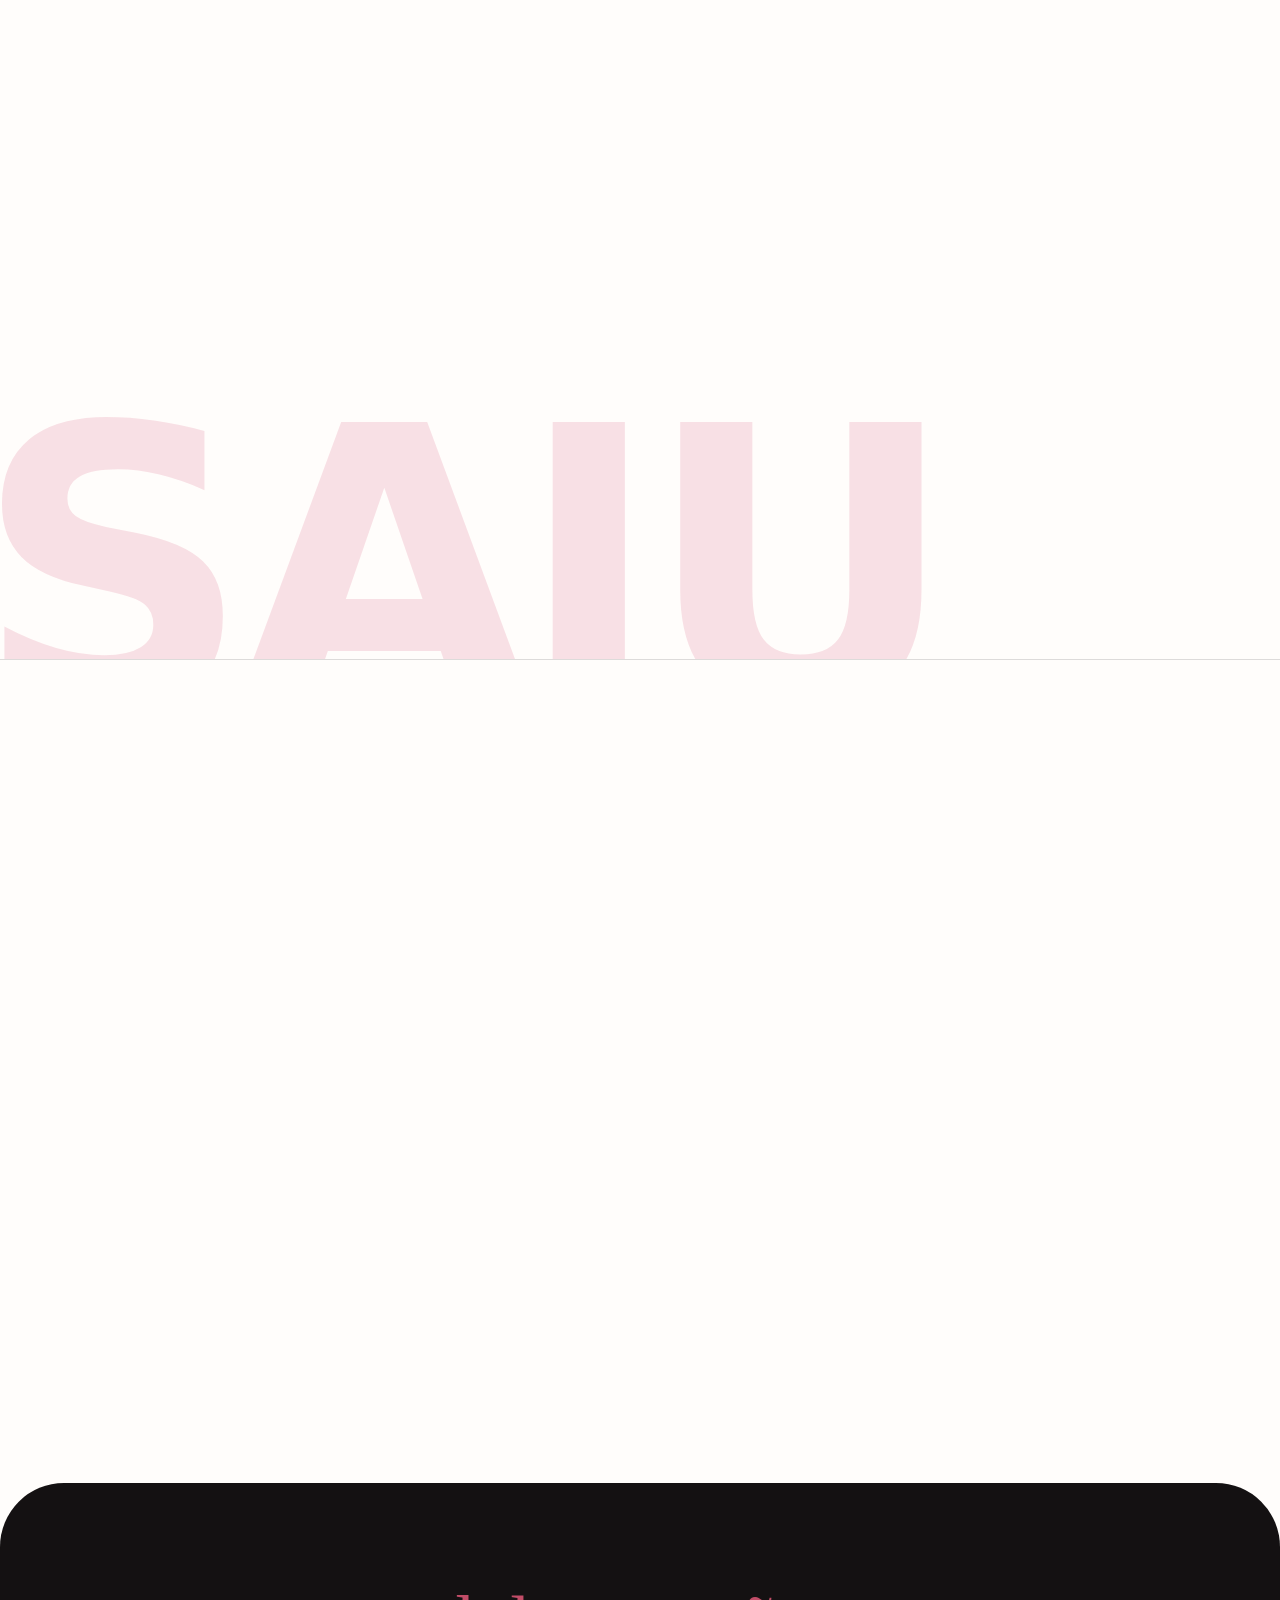
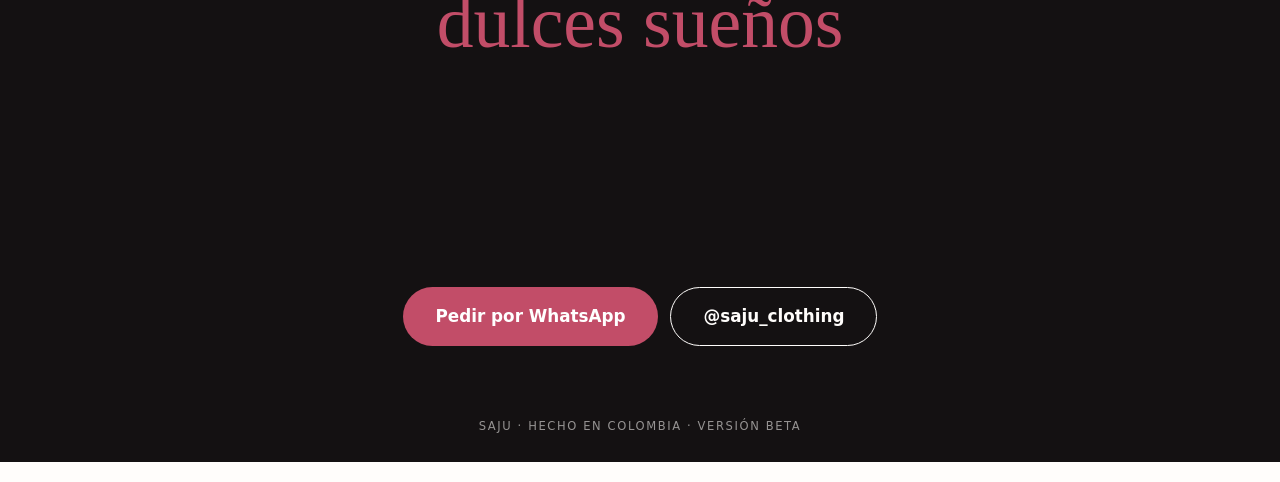
==== commit a632b99e: "Agrega panel de administrador con Supabase, catálogo en línea y mejoras de diseño" ====
--- a/index.html
+++ b/index.html
@@ -3,7 +3,7 @@
 <head>
   <meta charset="utf-8">
   <meta name="viewport" content="width=device-width, initial-scale=1">
-  <meta http-equiv="Content-Security-Policy" content="default-src 'none'; script-src 'self'; style-src 'self' https://fonts.googleapis.com; font-src https://fonts.gstatic.com; img-src 'self' data:; base-uri 'none'; form-action 'none'; object-src 'none'">
+  <meta http-equiv="Content-Security-Policy" content="default-src 'none'; script-src 'self'; style-src 'self' https://fonts.googleapis.com; font-src https://fonts.gstatic.com; img-src 'self' data: https://*.supabase.co; connect-src https://*.supabase.co; base-uri 'none'; form-action 'none'; object-src 'none'">
   <meta name="referrer" content="strict-origin-when-cross-origin">
   <title>SAJU · Pijamas hechas en Colombia</title>
   <meta name="description" content="Saju Clothing: pijamas hechas en Colombia. Pantalones, camisas y togas con envíos a todo el país.">
@@ -20,13 +20,14 @@
       <img src="assets/logo-saju.png" alt="" width="44" height="44">
       <span class="badge">Beta</span>
     </a>
-    <nav class="nav__links" aria-label="Principal">
+    <nav class="nav__links" id="menu" aria-label="Principal">
       <a href="#coleccion">Colección</a>
       <a href="#historia">Historia</a>
       <a href="#pedir">Cómo pedir</a>
       <a href="contacto.html">Mayoristas</a>
     </nav>
     <div class="nav__actions">
+      <button class="nav__toggle" aria-label="Abrir men&uacute;" aria-expanded="false" aria-controls="menu"><span></span><span></span></button>
       <a class="btn btn--dark nav__write" href="https://wa.link/e0p7is" target="_blank" rel="noopener noreferrer">Escríbenos</a>
       <button class="cart-btn" id="abrir-carrito" aria-label="Abrir carrito">
         <svg viewBox="0 0 24 24" fill="none" stroke="currentColor" stroke-width="1.8" stroke-linecap="round" stroke-linejoin="round" aria-hidden="true"><path d="M5 8h14l-1.2 12H6.2z"/><path d="M9 8V6a3 3 0 0 1 6 0v2"/></svg>
--- a/styles.css
+++ b/styles.css
@@ -1,8 +1,8 @@
 :root {
   --white: #fffdfb;
   --ink: #141112;
-  --rose: #d9667f;
-  --rose-deep: #c4506b;
+  --rose: #c24d68;
+  --rose-deep: #a83a55;
   --rose-soft: #f6d5dc;
   --red: #b3202e;
   --line: rgba(20, 17, 18, .14);
@@ -12,6 +12,7 @@
 }
 
 * { box-sizing: border-box; margin: 0; }
+[hidden] { display: none !important; }
 html { scroll-behavior: smooth; }
 body {
   font-family: var(--display);
@@ -50,7 +51,7 @@
   font-size: .62rem; font-weight: 800; letter-spacing: .12em; text-transform: uppercase;
   background: var(--rose-soft); color: var(--rose-deep); padding: .3em .7em; border-radius: 999px;
 }
-.eyebrow { font-size: .78rem; font-weight: 700; letter-spacing: .16em; text-transform: uppercase; color: #fff; opacity: .85; }
+.eyebrow { font-size: .78rem; font-weight: 700; letter-spacing: .16em; text-transform: uppercase; color: #fff; }
 .eyebrow--dark { color: var(--rose-deep); opacity: 1; }
 
 /* ---------- campos por llenar ---------- */
@@ -99,7 +100,7 @@
   width: clamp(170px, 25vw, 380px); aspect-ratio: 3 / 4.1;
   border-radius: 999px 999px 28px 28px; overflow: hidden;
   background: var(--rose); color: #fff; border: 0;
-  box-shadow: 0 30px 60px -25px rgba(196, 80, 107, .65);
+  box-shadow: 0 30px 60px -25px rgba(168, 58, 85, .6);
   transform: rotate(-3deg);
   animation: float 6s ease-in-out infinite;
 }
@@ -126,10 +127,10 @@
 .tabs { display: flex; justify-content: center; align-items: baseline; flex-wrap: wrap; gap: clamp(14px, 4vw, 52px); margin-top: 14px; }
 .tab {
   font: inherit; font-stretch: 115%; font-weight: 800; text-transform: uppercase; letter-spacing: .02em;
-  background: none; border: 0; color: #fff; opacity: .45; cursor: pointer;
+  background: none; border: 0; color: #fff; opacity: .72; cursor: pointer;
   font-size: clamp(1rem, 2.2vw, 1.5rem); transition: opacity .2s, font-size .25s; padding: 4px 0;
 }
-.tab:hover { opacity: .8; }
+.tab:hover { opacity: .9; }
 .tab[aria-selected="true"] { opacity: 1; font-size: clamp(1.5rem, 4.4vw, 3.2rem); }
 .carousel { display: flex; align-items: center; gap: 8px; margin-top: clamp(24px, 4vw, 48px); padding: 0 clamp(6px, 2vw, 28px); }
 .carousel__btn {
@@ -154,9 +155,9 @@
 .card__chip { position: absolute; top: 14%; left: 50%; transform: translateX(-50%); font-size: .6rem; font-weight: 800; letter-spacing: .12em; text-transform: uppercase; background: #fff; color: var(--rose-deep); padding: .35em .8em; border-radius: 999px; white-space: nowrap; }
 .card__info { display: flex; justify-content: space-between; align-items: center; gap: 8px; margin-top: 14px; padding: 0 6px; }
 .card__name { font-weight: 700; font-size: .92rem; }
-.card__price { font-size: .78rem; opacity: .8; }
+.card__price { font-size: .8rem; }
 .card .btn { background: #fff; color: var(--ink); font-size: .72rem; padding: .55em 1em; }
-.collection__note { text-align: center; font-size: .85rem; opacity: .9; margin-top: 18px; padding: 0 var(--pad); }
+.collection__note { text-align: center; font-size: .85rem; margin-top: 18px; padding: 0 var(--pad); }
 .card:nth-child(2) { animation-delay: 60ms; }
 .card:nth-child(3) { animation-delay: 120ms; }
 .card:nth-child(4) { animation-delay: 180ms; }
@@ -222,7 +223,7 @@
 .card__photo { isolation: isolate; }
 .card__sizes {
   position: absolute; inset: 0; z-index: 2; display: grid; align-content: center; justify-items: center; gap: 12px;
-  background: rgba(196, 80, 107, .93); opacity: 0; visibility: hidden; transition: opacity .2s, visibility .2s;
+  background: rgba(168, 58, 85, .95); opacity: 0; visibility: hidden; transition: opacity .2s, visibility .2s;
   font-size: .68rem; font-weight: 800; letter-spacing: .12em; text-transform: uppercase;
 }
 .card.is-picking .card__sizes { opacity: 1; visibility: visible; }
@@ -339,13 +340,85 @@
 .footer--slim .footer__small { margin-top: 0; }
 .footer--slim a { text-decoration: underline; }
 
+/* ---------- foco visible (teclado) ---------- */
+:focus-visible { outline: 2.5px solid var(--ink); outline-offset: 3px; border-radius: 4px; }
+.btn:focus-visible, .cart-btn:focus-visible, .btn-arrow:focus-visible, .carousel__btn:focus-visible { border-radius: 999px; }
+.collection :focus-visible, .footer :focus-visible, .marquee :focus-visible { outline-color: #fff; }
+
+/* ---------- tarjetas con foto real ---------- */
+.card--foto .card__photo { border: 0; background: var(--rose-deep); }
+
+/* ---------- menú en celular ---------- */
+.nav__toggle {
+  display: none; width: 44px; height: 44px; border-radius: 50%; border: 1.5px solid var(--ink);
+  background: transparent; cursor: pointer; align-content: center; justify-items: center; gap: 6px;
+}
+.nav__toggle span { display: block; width: 18px; height: 2px; background: var(--ink); transition: transform .2s; }
+.nav__toggle[aria-expanded="true"] span:first-child { transform: translateY(4px) rotate(45deg); }
+.nav__toggle[aria-expanded="true"] span:last-child { transform: translateY(-4px) rotate(-45deg); }
+
+/* ---------- panel de administrador ---------- */
+.admin-body { background: #fbf3f1; min-height: 100dvh; }
+.admin { max-width: 880px; margin: 0 auto; padding: clamp(24px, 5vw, 56px) var(--pad) 80px; }
+.admin h1 { font-stretch: 125%; font-weight: 900; text-transform: uppercase; font-size: clamp(2rem, 6vw, 3.6rem); line-height: .95; letter-spacing: -.03em; }
+.admin h1 em { text-transform: none; letter-spacing: 0; }
+.admin__card { max-width: 460px; margin: clamp(16px, 6vh, 64px) auto 0; background: var(--white); border-radius: 32px; padding: clamp(22px, 4vw, 40px); display: grid; gap: 20px; box-shadow: 0 30px 60px -40px rgba(20, 17, 18, .4); }
+.admin__card[hidden], #vista-panel[hidden] { display: none; }
+.admin__card .field input { background: #fbf3f1; }
+.admin__steps { padding-left: 1.2em; display: grid; gap: 8px; font-size: .95rem; }
+.admin code { background: var(--rose-soft); padding: .1em .4em; border-radius: 6px; font-size: .88em; }
+.admin__who { font-size: .8rem; color: #4a4245; max-width: 40vw; overflow: hidden; text-overflow: ellipsis; white-space: nowrap; }
+.admin__head { display: flex; justify-content: space-between; align-items: end; flex-wrap: wrap; gap: 16px; margin-bottom: 20px; }
+.group { margin-top: 28px; }
+.group h2 { font-size: 1.15rem; display: flex; align-items: center; gap: 10px; }
+.group h2 span { font-size: .75rem; background: var(--ink); color: var(--white); border-radius: 999px; padding: .15em .7em; letter-spacing: 0; }
+.group ul { list-style: none; padding: 0; margin-top: 10px; display: grid; gap: 8px; }
+.row { display: flex; align-items: center; gap: 14px; background: var(--white); border-radius: 20px; padding: 10px 14px 10px 10px; }
+.row--off { opacity: .62; }
+.row--empty { color: #4a4245; font-size: .9rem; padding: 16px; border: 1.5px dashed var(--line); background: transparent; }
+.row__photo { flex: none; width: 56px; height: 72px; border-radius: 999px; overflow: hidden; background: var(--rose-soft); color: var(--rose-deep); display: grid; place-items: center; font-size: .55rem; font-weight: 700; text-transform: uppercase; text-align: center; }
+.row__photo img, .sheet__preview img { width: 100%; height: 100%; object-fit: cover; }
+.row__body { flex: 1; min-width: 0; }
+.row__name { font-weight: 800; overflow: hidden; text-overflow: ellipsis; white-space: nowrap; }
+.row__meta { font-size: .8rem; color: #4a4245; }
+.row__actions { display: flex; flex-wrap: wrap; gap: 6px; justify-content: flex-end; }
+.row__actions .btn { font-size: .78rem; padding: .5em 1em; background: transparent; font-family: inherit; }
+.row__actions .btn:hover { background: var(--ink); color: var(--white); }
+.btn:disabled { opacity: .5; cursor: wait; transform: none; }
+.admin .btn, .sheet .btn, .nav .btn { font-family: inherit; }
+
+.sheet { margin: auto; width: min(520px, calc(100vw - 24px)); max-height: calc(100dvh - 24px); overflow-y: auto; border: 0; border-radius: 32px; padding: clamp(20px, 4vw, 36px); background: var(--rose-soft); color: var(--ink); }
+.sheet::backdrop { background: rgba(20, 17, 18, .55); }
+.sheet--small { width: min(420px, calc(100vw - 24px)); background: var(--white); }
+.sheet--small[open] { display: grid; gap: 14px; }
+.sheet h2 { font-size: 1.6rem; }
+.field select { width: 100%; font: inherit; font-size: 1rem; color: var(--ink); background: var(--white); border: 1.5px solid transparent; border-radius: 16px; padding: .8em 1em; }
+.field input[type="email"], .field input[type="password"] { width: 100%; font: inherit; font-size: 1rem; color: var(--ink); border: 1.5px solid transparent; border-radius: 16px; padding: .8em 1em; }
+.field input[type="email"]:focus-visible, .field input[type="password"]:focus-visible, .field select:focus-visible { outline: none; border-color: var(--ink); }
+.sheet__photo { display: flex; align-items: center; gap: 14px; }
+.sheet__preview { flex: none; width: 72px; height: 94px; border-radius: 999px; overflow: hidden; background: var(--white); display: grid; place-items: center; font-size: .6rem; font-weight: 700; text-transform: uppercase; color: var(--rose-deep); text-align: center; }
+.sheet__photo input { min-width: 0; font: inherit; font-size: .85rem; }
+.check { display: flex; align-items: center; gap: 10px; font-weight: 600; font-size: .92rem; cursor: pointer; }
+.check input { width: 20px; height: 20px; accent-color: var(--ink); }
+
 /* ---------- aparición ---------- */
 .reveal { opacity: 0; transform: translateY(26px); transition: opacity .7s, transform .7s; }
 .reveal.is-in { opacity: 1; transform: none; }
 
 /* ---------- celular ---------- */
 @media (max-width: 760px) {
-  .nav__links { display: none; }
+  .nav__toggle { display: grid; }
+  .nav__links {
+    display: none; position: absolute; top: 100%; left: 0; right: 0; flex-direction: column; gap: 0;
+    background: var(--white); border-bottom: 1px solid var(--line); padding: 6px var(--pad) 14px;
+    box-shadow: 0 24px 40px -28px rgba(20, 17, 18, .5);
+  }
+  .nav__links.is-open { display: flex; }
+  .nav__links a { padding: 14px 0; border-bottom: 1px solid var(--line); font-size: 1.05rem; }
+  .nav__links a::after { display: none; }
+  .nav__write { display: none; }
+  .row { flex-wrap: wrap; }
+  .row__actions { width: 100%; justify-content: flex-start; }
   .nav__write { padding: .6em 1.1em; }
   .hero__arch { margin-top: 15vw; width: 52vw; }
   .hero__script { margin: 21vw 0 0 0; font-size: 12vw; }
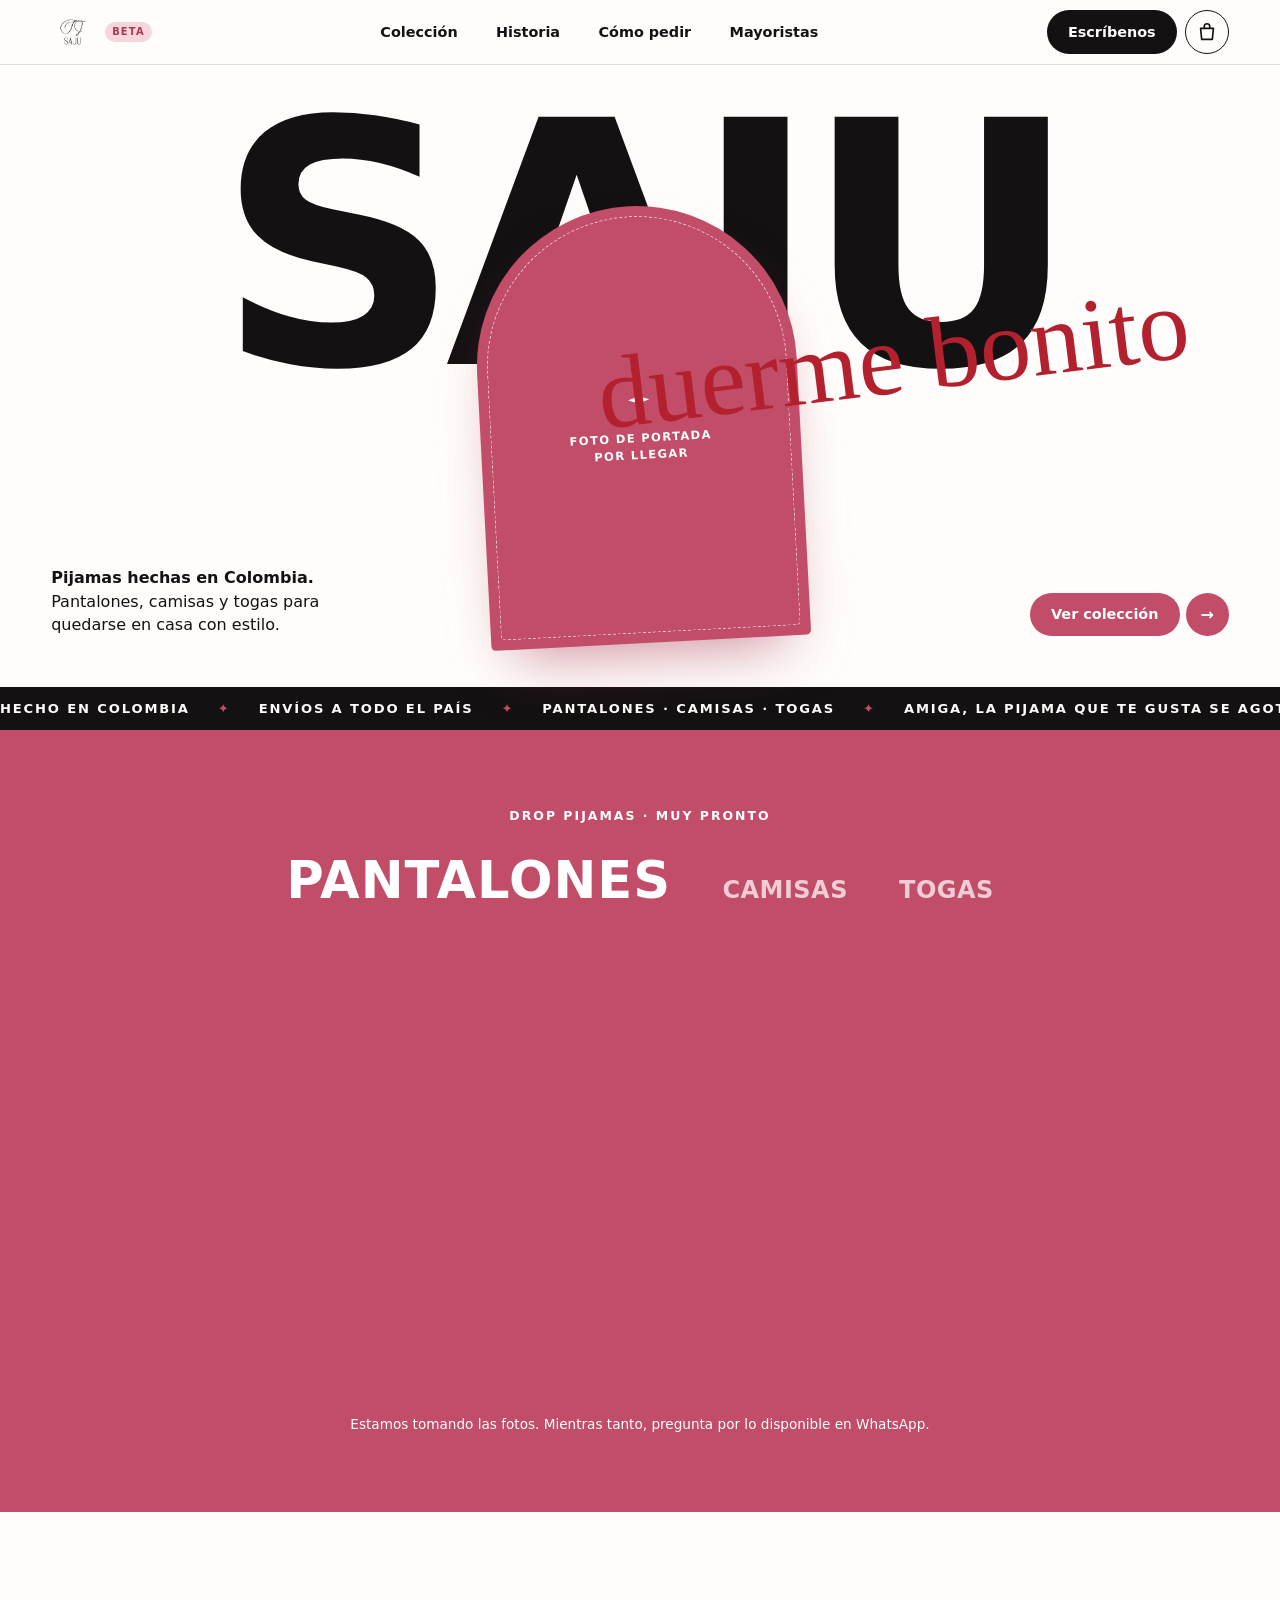
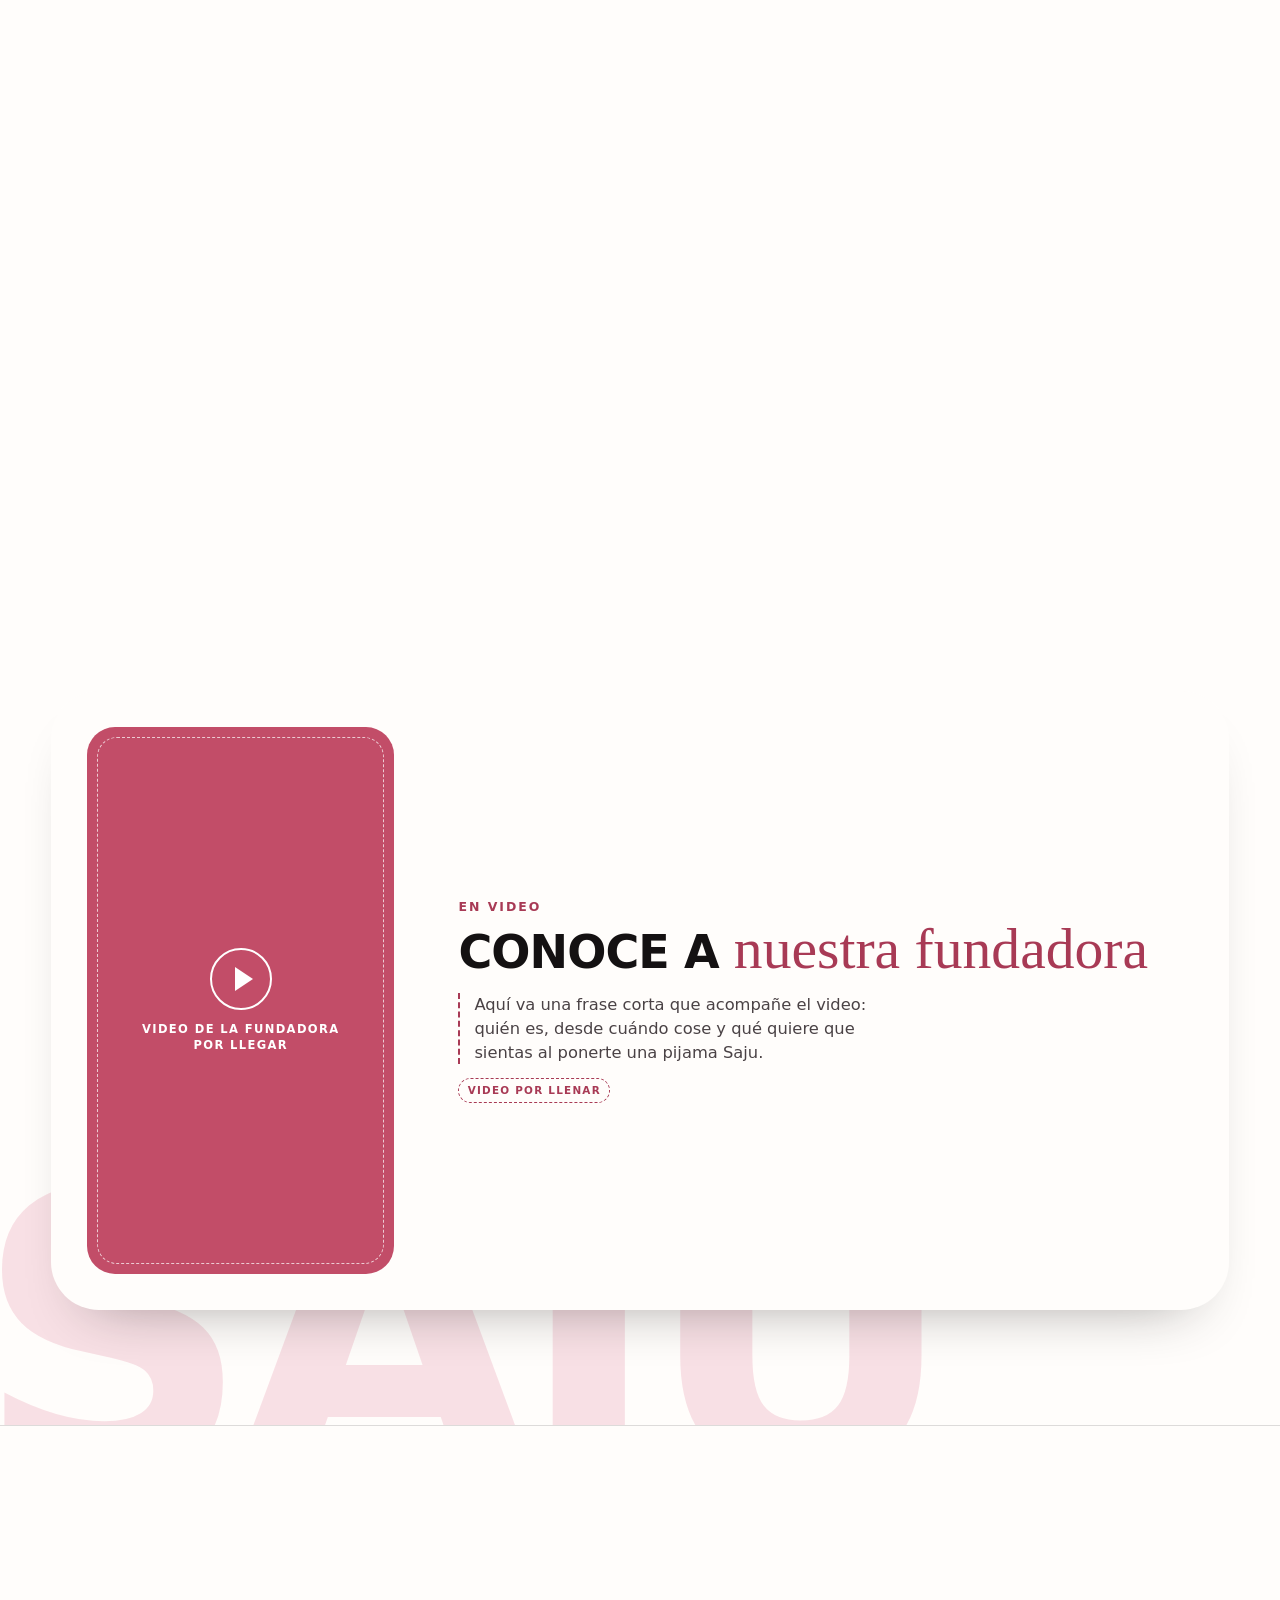
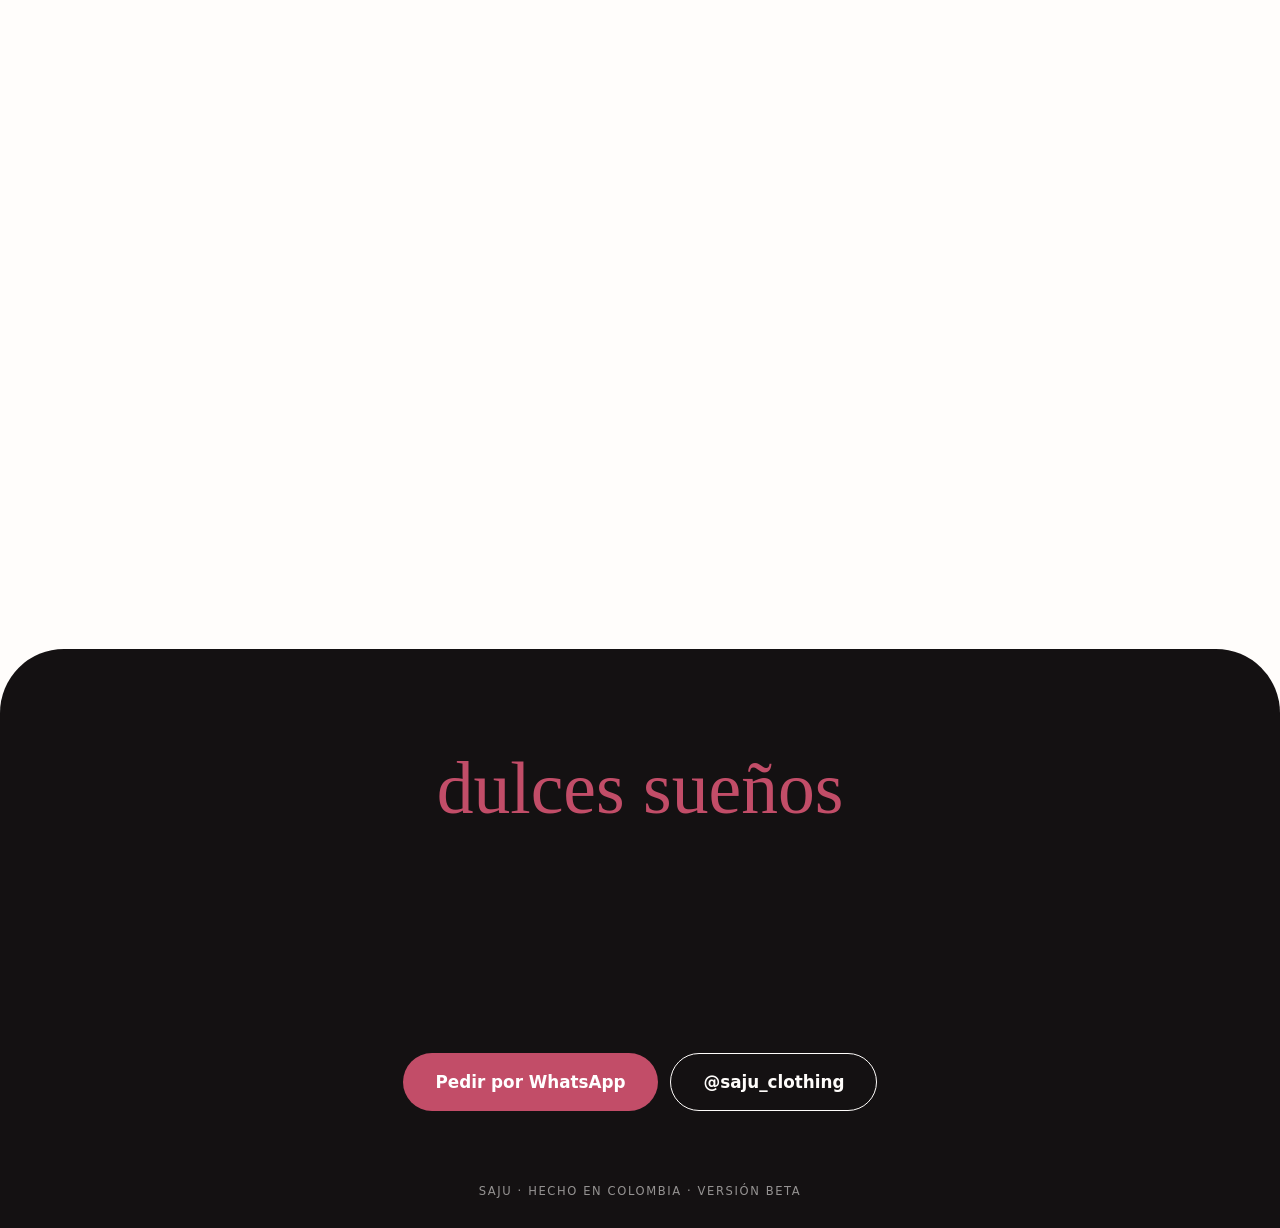
==== commit 83f83158: "Agrega apartado de video de la fundadora en Nuestra historia Co-Authored-By: Claude Opus 5.5 <norepl" ====
--- a/index.html
+++ b/index.html
@@ -3,7 +3,7 @@
 <head>
   <meta charset="utf-8">
   <meta name="viewport" content="width=device-width, initial-scale=1">
-  <meta http-equiv="Content-Security-Policy" content="default-src 'none'; script-src 'self'; style-src 'self' https://fonts.googleapis.com; font-src https://fonts.gstatic.com; img-src 'self' data: https://*.supabase.co; connect-src https://*.supabase.co; base-uri 'none'; form-action 'none'; object-src 'none'">
+  <meta http-equiv="Content-Security-Policy" content="default-src 'none'; script-src 'self'; style-src 'self' https://fonts.googleapis.com; font-src https://fonts.gstatic.com; img-src 'self' data: https://*.supabase.co; connect-src https://*.supabase.co; media-src 'self'; base-uri 'none'; form-action 'none'; object-src 'none'">
   <meta name="referrer" content="strict-origin-when-cross-origin">
   <title>SAJU · Pijamas hechas en Colombia</title>
   <meta name="description" content="Saju Clothing: pijamas hechas en Colombia. Pantalones, camisas y togas con envíos a todo el país.">
@@ -119,6 +119,25 @@
         <div class="slot slot--c" data-slot="Retrato"><span>Retrato</span></div>
         <svg class="story__star" viewBox="0 0 64 64" aria-hidden="true"><path d="M32 2l7 23 23 7-23 7-7 23-7-23-23-7 23-7z" fill="currentColor"/></svg>
       </div>
+
+      <!-- VIDEO DE LA FUNDADORA -->
+      <div class="founder">
+        <!-- CAMPO POR LLENAR: video de la fundadora. Guardar el archivo en assets/
+             (MP4, idealmente vertical y de menos de un minuto) y reemplazar el
+             contenido de .founder__frame por:
+             <video src="assets/fundadora.mp4" controls playsinline preload="metadata"></video> -->
+        <div class="founder__frame slot" data-slot="Video de la fundadora">
+          <svg viewBox="0 0 64 64" aria-hidden="true"><circle cx="32" cy="32" r="30" fill="none" stroke="currentColor" stroke-width="2"/><path d="M26 20l18 12-18 12z" fill="currentColor"/></svg>
+          <span>Video de la fundadora<br>por llegar</span>
+        </div>
+        <div class="founder__text">
+          <p class="eyebrow eyebrow--dark">En video</p>
+          <h3>Conoce a <em>nuestra fundadora</em></h3>
+          <!-- CAMPO POR LLENAR: frase que acompaña el video -->
+          <p class="draft">Aquí va una frase corta que acompañe el video: quién es, desde cuándo cose y qué quiere que sientas al ponerte una pijama Saju.</p>
+          <span class="tag">Video por llenar</span>
+        </div>
+      </div>
     </section>
 
     <!-- CÓMO PEDIR -->
--- a/styles.css
+++ b/styles.css
@@ -185,6 +185,25 @@
 .slot--c { inset: 50% 0 0 58%; filter: grayscale(1); transform: rotate(-2deg); }
 .story__star { position: absolute; width: 16%; left: 0; top: 0; color: var(--red); animation: spin 14s linear infinite; }
 @keyframes spin { to { transform: rotate(360deg); } }
+
+/* ---------- video de la fundadora ---------- */
+.founder {
+  grid-column: 1 / -1; position: relative; z-index: 1;
+  display: grid; grid-template-columns: auto minmax(0, 1fr); align-items: center; gap: clamp(24px, 5vw, 72px);
+  margin-top: clamp(28px, 5vw, 64px); padding: clamp(18px, 3vw, 36px);
+  background: var(--white); border-radius: clamp(28px, 4vw, 48px);
+  box-shadow: 0 30px 60px -40px rgba(20, 17, 18, .45);
+}
+.founder__frame {
+  width: clamp(200px, 24vw, 320px); aspect-ratio: 9 / 16; border-radius: 28px; overflow: hidden;
+  background: var(--rose); color: #fff; border: 0; position: relative;
+}
+.founder__frame::after { content: ""; position: absolute; inset: 10px; border: 1.5px dashed rgba(255, 255, 255, .7); border-radius: 20px; pointer-events: none; }
+.founder__frame:has(video)::after { display: none; }
+.founder__frame svg { width: 64px; }
+.founder__frame video { position: absolute; inset: 0; width: 100%; height: 100%; object-fit: cover; background: var(--ink); }
+.founder__text h3 { font-stretch: 115%; font-weight: 800; text-transform: uppercase; font-size: clamp(1.6rem, 3.6vw, 3rem); line-height: 1; letter-spacing: -.02em; margin: 10px 0 18px; }
+.founder__text h3 em { text-transform: none; letter-spacing: 0; }
 
 /* ---------- pasos ---------- */
 .steps { padding: clamp(40px, 6vw, 88px) var(--pad); border-top: 1px solid var(--line); }
@@ -430,6 +449,9 @@
   .carousel { padding: 0 0 0 var(--pad); }
   .card { flex-basis: 58vw; }
   .story { grid-template-columns: 1fr; }
+  .founder { grid-template-columns: 1fr; justify-items: center; text-align: center; }
+  .founder__frame { width: min(70vw, 300px); }
+  .founder .draft { border-left: 0; padding-left: 0; }
   .steps__list { grid-template-columns: 1fr; }
   .contact, .form__row { grid-template-columns: 1fr; }
   .terms li { gap: 10px; }
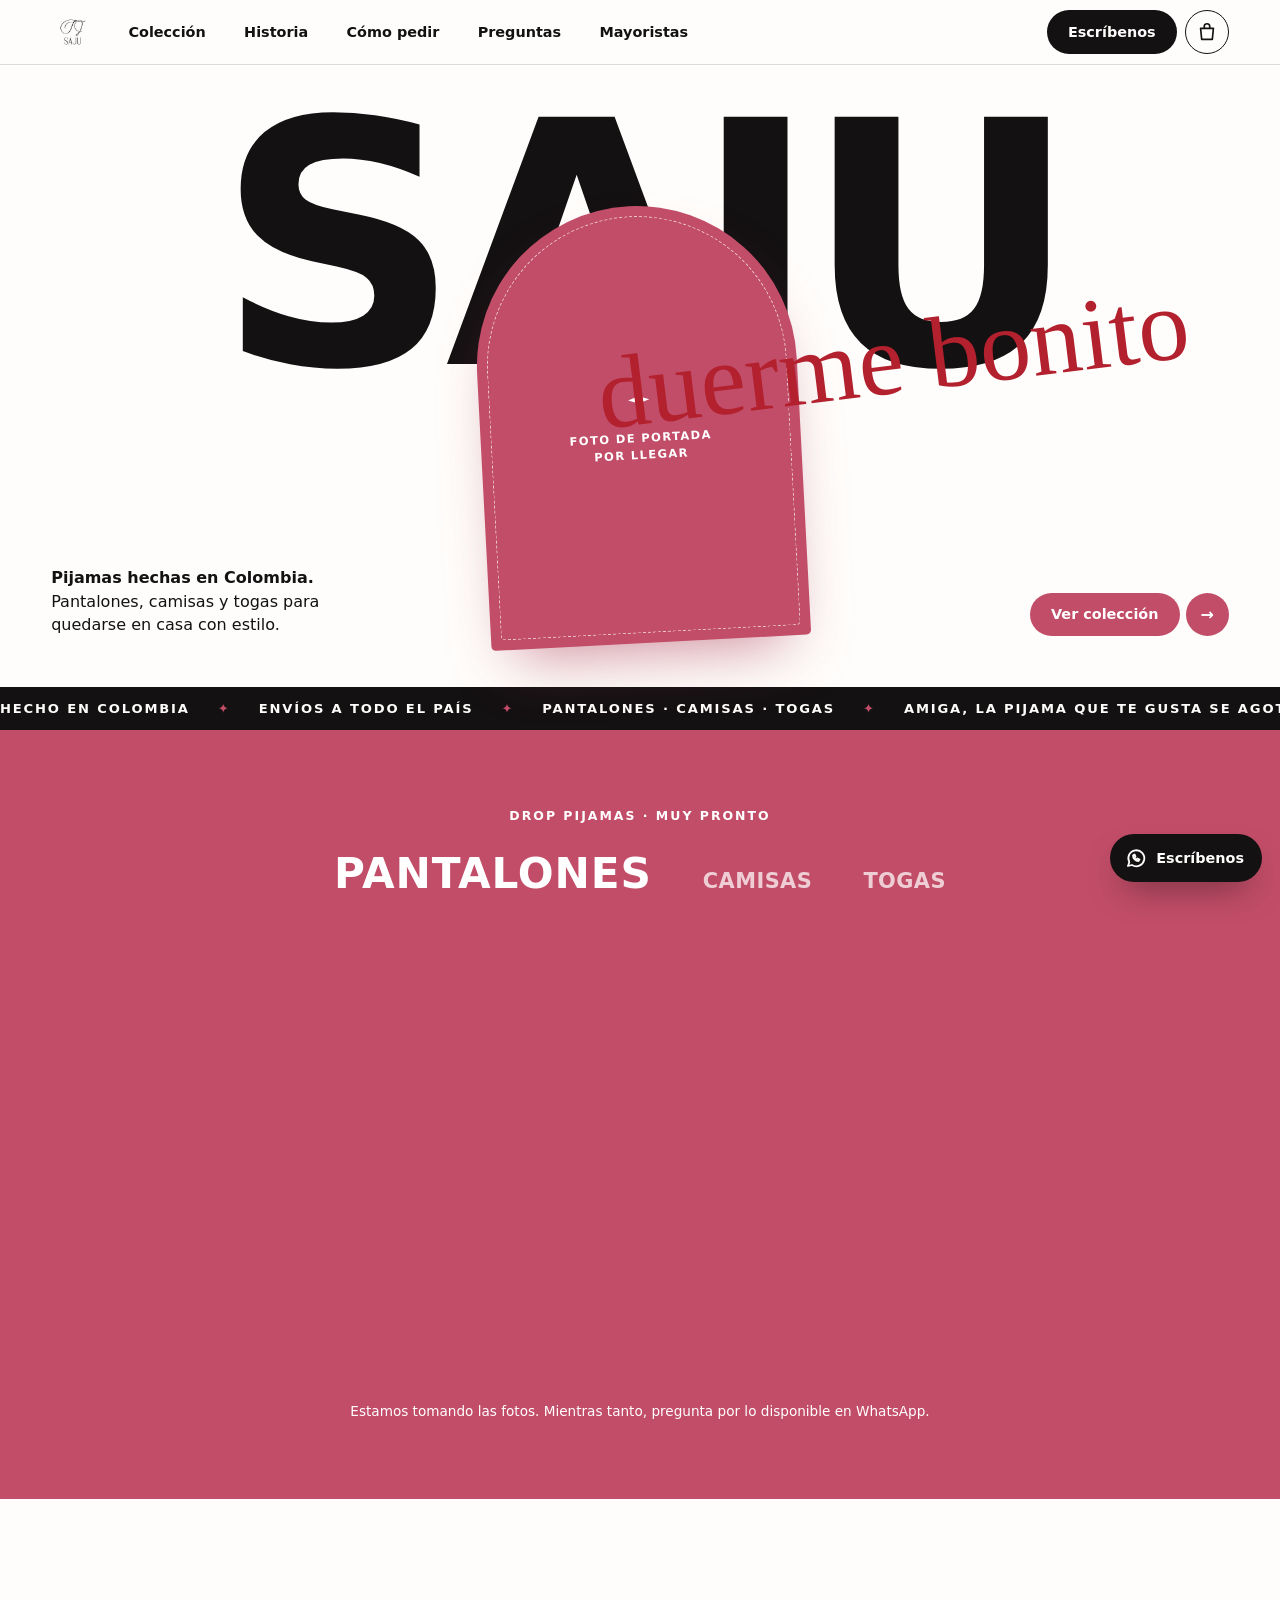
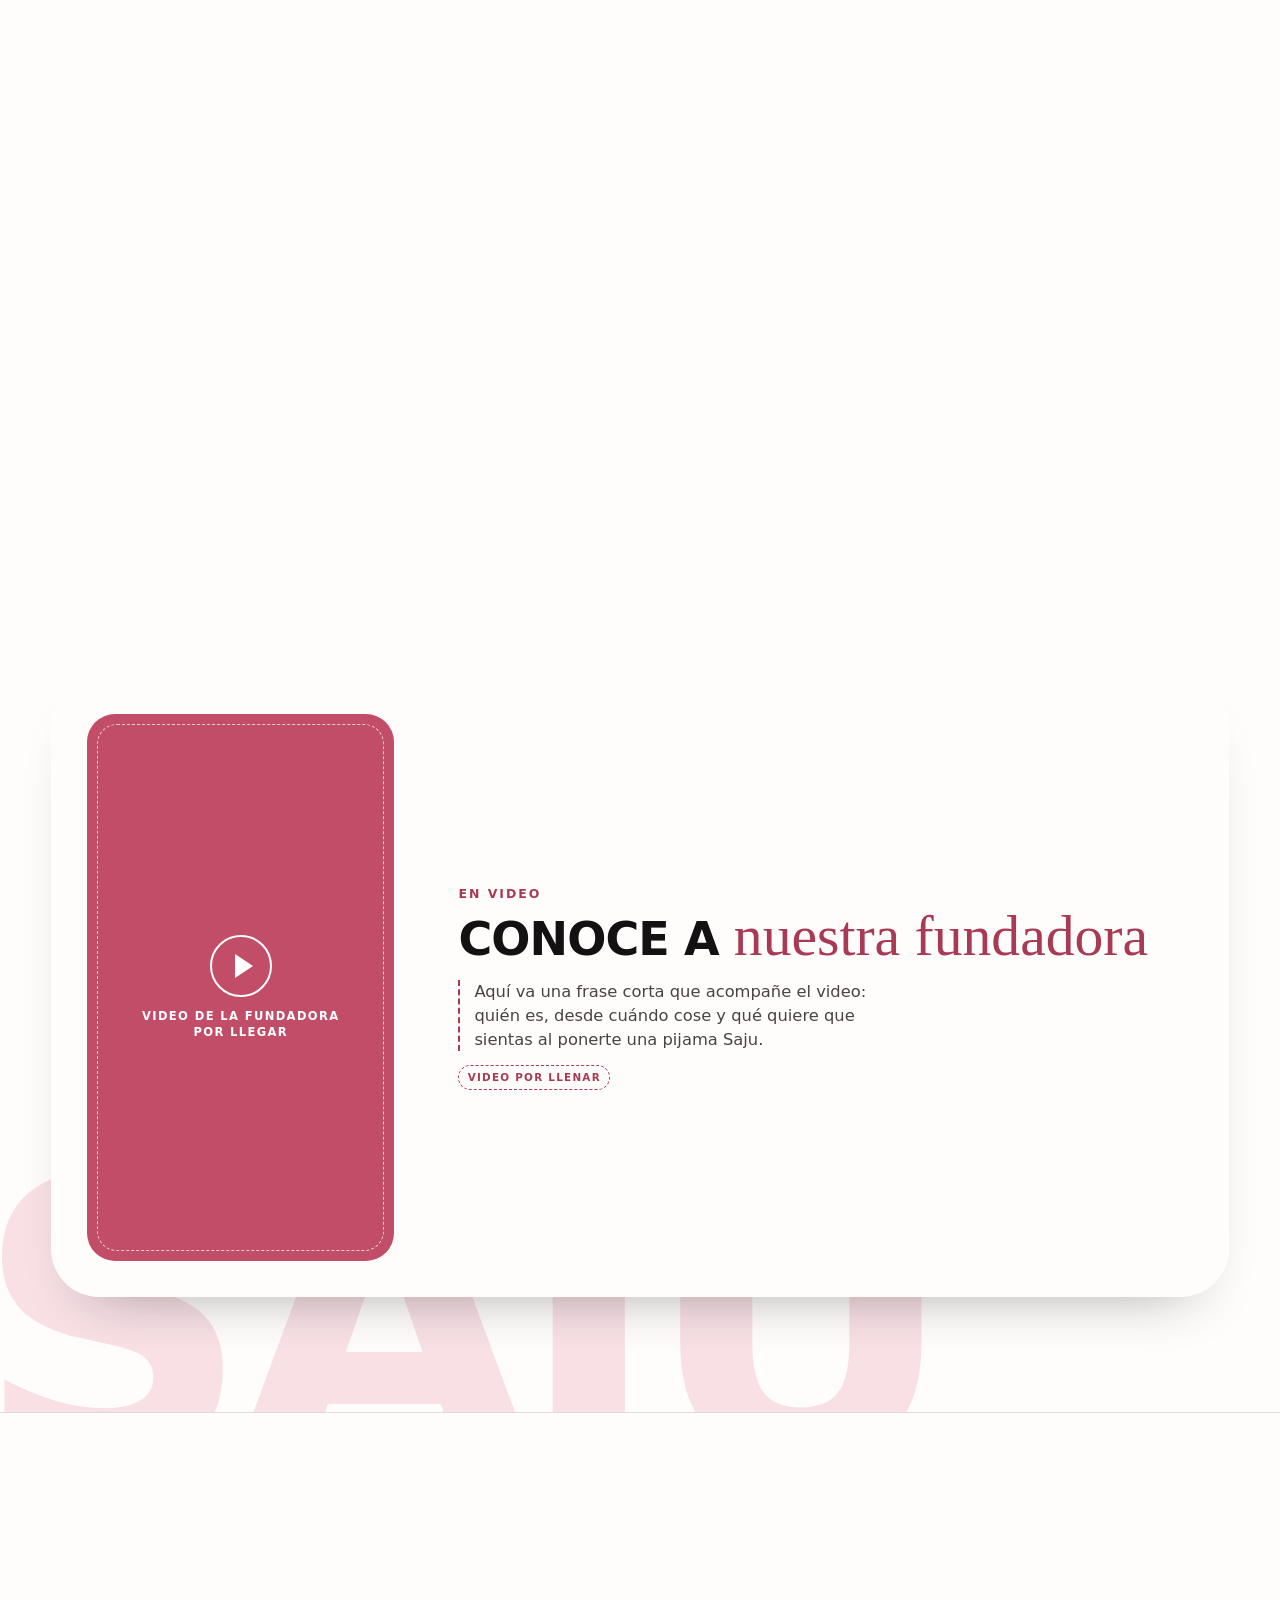
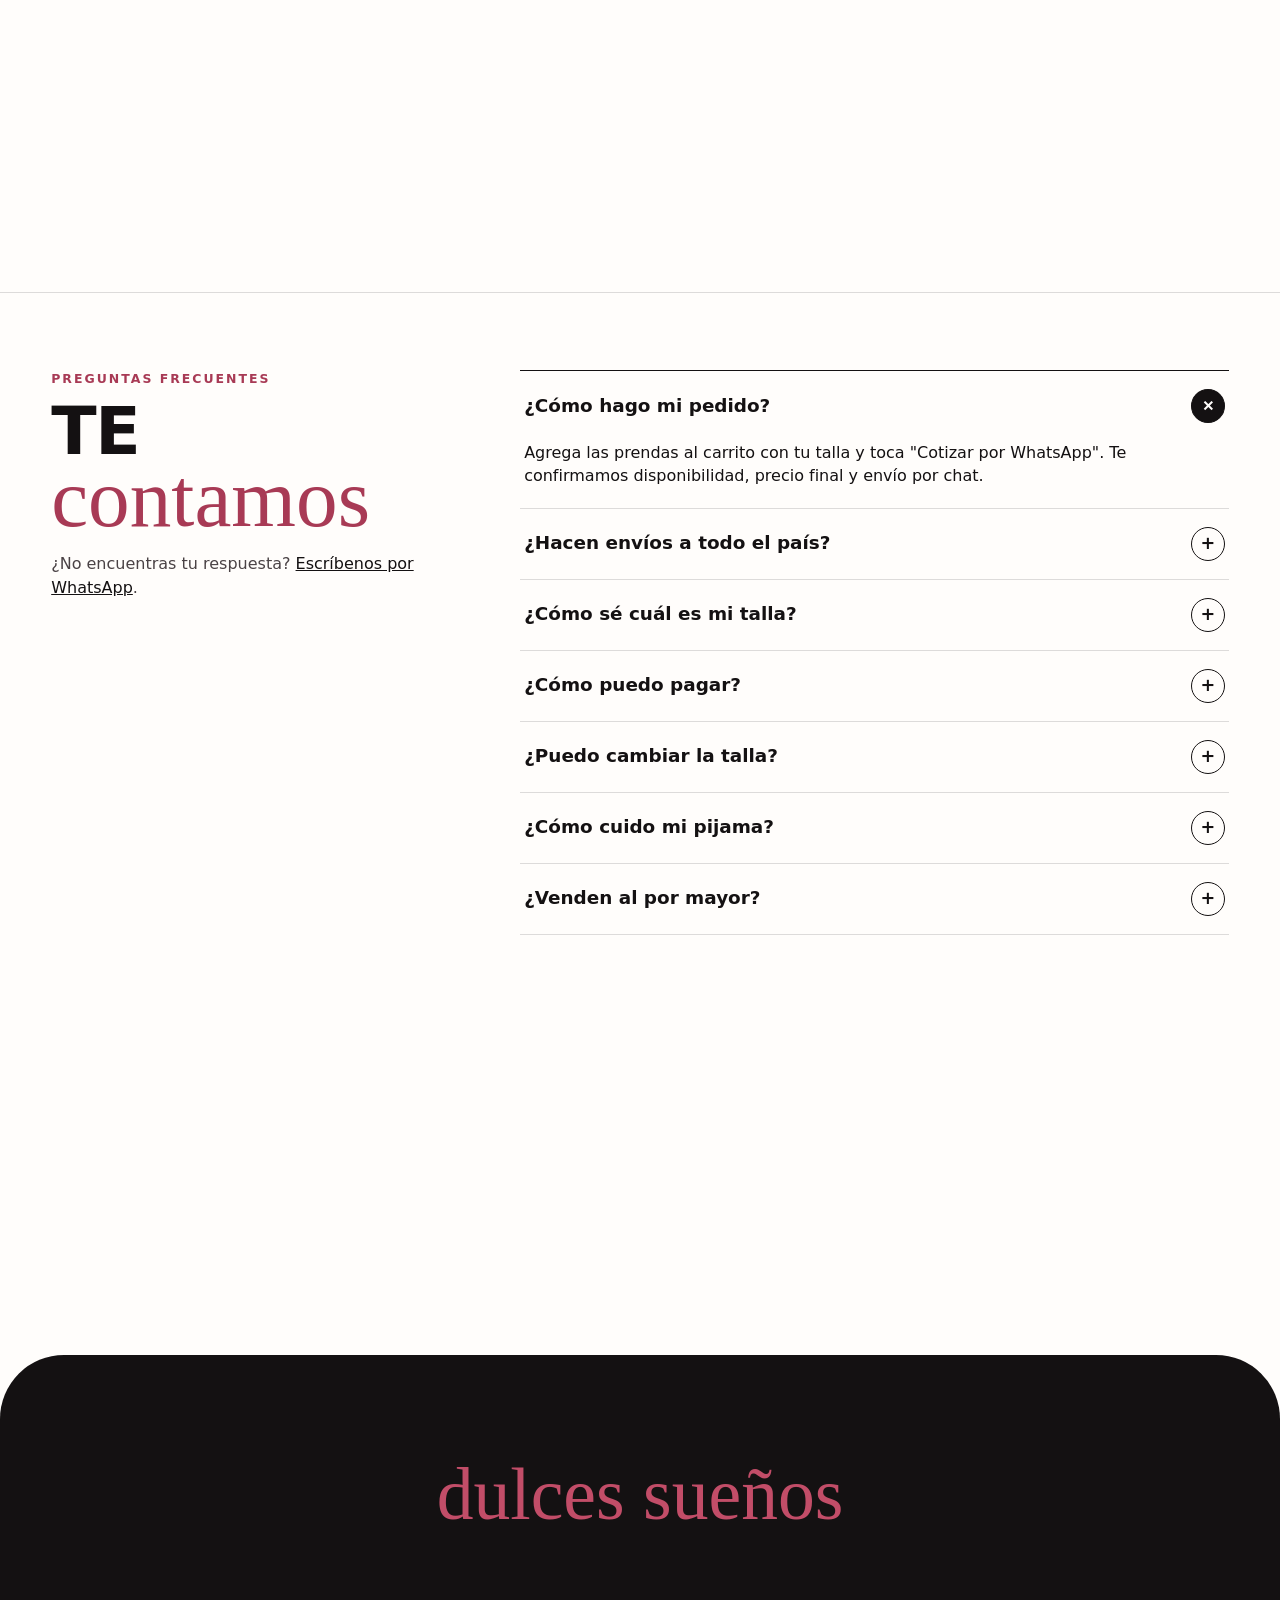
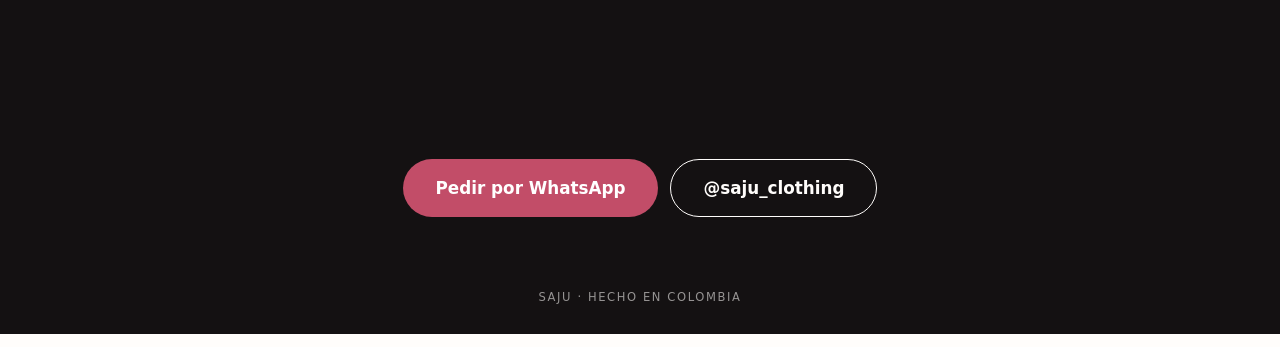
==== commit 61c5f390: "Agrega página por prenda, guía de tallas, preguntas frecuentes y botón de WhatsApp - Página de cada " ====
--- a/index.html
+++ b/index.html
@@ -18,12 +18,12 @@
   <header class="nav">
     <a class="nav__brand" href="#inicio" aria-label="Saju, inicio">
       <img src="assets/logo-saju.png" alt="" width="44" height="44">
-      <span class="badge">Beta</span>
     </a>
     <nav class="nav__links" id="menu" aria-label="Principal">
       <a href="#coleccion">Colección</a>
       <a href="#historia">Historia</a>
       <a href="#pedir">Cómo pedir</a>
+      <a href="#preguntas">Preguntas</a>
       <a href="contacto.html">Mayoristas</a>
     </nav>
     <div class="nav__actions">
@@ -53,6 +53,29 @@
       <a class="btn btn--rose btn--lg" id="carrito-enviar" target="_blank" rel="noopener noreferrer">Cotizar por WhatsApp</a>
       <button class="cart__clear" id="carrito-vaciar">Vaciar carrito</button>
     </div>
+    <button class="cart__clear cart__sizes-link" data-abrir-tallas>¿Dudas con la talla? Ver guía de tallas</button>
+  </dialog>
+
+  <!-- GUÍA DE TALLAS -->
+  <dialog class="sheet sizes" id="tallas" aria-labelledby="tallas-titulo">
+    <div class="sizes__head">
+      <h2 id="tallas-titulo">Guía de <em>tallas</em></h2>
+      <button class="cart__close" data-cerrar-tallas aria-label="Cerrar guía de tallas">✕</button>
+    </div>
+    <p class="sizes__intro">Medidas del cuerpo en centímetros. Si estás entre dos tallas, elige la más grande para dormir cómoda.</p>
+    <!-- Las medidas se llenan en tienda.js (GUIA_MEDIDAS). -->
+    <div class="sizes__scroll" data-tabla-tallas></div>
+    <span class="tag" data-tallas-pendientes>Medidas por llenar</span>
+    <div class="sizes__how">
+      <h3>Cómo medirte</h3>
+      <ul>
+        <li><b>Busto:</b> alrededor de la parte más llena del pecho.</li>
+        <li><b>Cintura:</b> alrededor de la parte más angosta de la cintura.</li>
+        <li><b>Cadera:</b> alrededor de la parte más ancha de la cadera.</li>
+        <li><b>Largo pantalón:</b> desde la cintura hasta el tobillo, por fuera de la pierna.</li>
+      </ul>
+    </div>
+    <p class="sizes__help">¿Sigues con dudas? <a href="https://wa.link/e0p7is" target="_blank" rel="noopener noreferrer">Escríbenos y te ayudamos a elegir</a>.</p>
   </dialog>
   <div class="toast" id="aviso" role="status" aria-live="polite"></div>
 
@@ -150,6 +173,51 @@
       </ol>
     </section>
 
+    <!-- PREGUNTAS FRECUENTES -->
+    <section class="faq" id="preguntas">
+      <div class="faq__intro">
+        <p class="eyebrow eyebrow--dark">Preguntas frecuentes</p>
+        <h2>Te <em>contamos</em></h2>
+        <p>¿No encuentras tu respuesta? <a href="https://wa.link/e0p7is" target="_blank" rel="noopener noreferrer">Escríbenos por WhatsApp</a>.</p>
+      </div>
+      <!-- CAMPOS POR LLENAR: las respuestas marcadas "Respuesta por llenar" las debe confirmar Saju. -->
+      <div class="faq__list">
+        <details name="faq" open>
+          <summary>¿Cómo hago mi pedido?</summary>
+          <p>Agrega las prendas al carrito con tu talla y toca "Cotizar por WhatsApp". Te confirmamos disponibilidad, precio final y envío por chat.</p>
+        </details>
+        <details name="faq">
+          <summary>¿Hacen envíos a todo el país?</summary>
+          <p>Sí, enviamos a toda Colombia.</p>
+          <p class="draft">Tiempo de entrega y costo del envío: por definir.</p>
+          <span class="tag">Respuesta por llenar</span>
+        </details>
+        <details name="faq">
+          <summary>¿Cómo sé cuál es mi talla?</summary>
+          <p>Revisa nuestra <button class="faq__link" data-abrir-tallas>guía de tallas</button> con las medidas de cada talla. Si estás entre dos, te recomendamos la más grande.</p>
+        </details>
+        <details name="faq">
+          <summary>¿Cómo puedo pagar?</summary>
+          <p class="draft">Medios de pago aceptados (transferencia, Nequi, Daviplata, contraentrega…): por definir.</p>
+          <span class="tag">Respuesta por llenar</span>
+        </details>
+        <details name="faq">
+          <summary>¿Puedo cambiar la talla?</summary>
+          <p class="draft">Política de cambios: plazo, condiciones de la prenda y quién paga el envío: por definir.</p>
+          <span class="tag">Respuesta por llenar</span>
+        </details>
+        <details name="faq">
+          <summary>¿Cómo cuido mi pijama?</summary>
+          <p class="draft">Instrucciones de lavado y secado según la tela: por definir.</p>
+          <span class="tag">Respuesta por llenar</span>
+        </details>
+        <details name="faq">
+          <summary>¿Venden al por mayor?</summary>
+          <p>Sí. Hacemos pedidos al por mayor y personalizados para tiendas, regalos y eventos. <a href="contacto.html">Cuéntanos tu pedido aquí</a>.</p>
+        </details>
+      </div>
+    </section>
+
     <!-- MAYORISTAS -->
     <section class="wholesale">
       <div>
@@ -171,10 +239,16 @@
       <a class="btn btn--rose btn--lg" href="https://wa.link/e0p7is" target="_blank" rel="noopener noreferrer">Pedir por WhatsApp</a>
       <a class="btn btn--ghost btn--lg" href="https://www.instagram.com/saju_clothing" target="_blank" rel="noopener noreferrer">@saju_clothing</a>
     </div>
-    <p class="footer__small">SAJU · Hecho en Colombia · Versión beta</p>
+    <p class="footer__small">SAJU · Hecho en Colombia</p>
   </footer>
 
+  <a class="wa-float" href="https://wa.link/e0p7is" target="_blank" rel="noopener noreferrer" aria-label="Escríbenos por WhatsApp">
+    <svg viewBox="0 0 24 24" fill="none" stroke="currentColor" stroke-width="1.8" stroke-linecap="round" stroke-linejoin="round" aria-hidden="true"><path d="M4 20l1.3-3.9A8 8 0 1 1 8 19z"/><path d="M9 9.5c0 3 2.5 5.5 5.5 5.5l1-1.5-2-1-1 1a3.5 3.5 0 0 1-2-2l1-1-1-2z"/></svg>
+    <span>Escríbenos</span>
+  </a>
+
   <script src="config.js"></script>
+  <script src="tienda.js"></script>
   <script src="script.js"></script>
 </body>
 </html>
--- a/styles.css
+++ b/styles.css
@@ -73,7 +73,7 @@
 /* ---------- nav ---------- */
 .nav {
   position: sticky; top: 0; z-index: 20;
-  display: flex; align-items: center; justify-content: space-between; gap: 16px;
+  display: flex; align-items: center; justify-content: flex-start; gap: clamp(16px, 2.6vw, 36px);
   padding: 10px var(--pad);
   background: rgba(255, 253, 251, .86); backdrop-filter: blur(10px);
   border-bottom: 1px solid var(--line);
@@ -224,7 +224,7 @@
 .footer__small { margin-top: clamp(40px, 6vw, 72px); font-size: .72rem; letter-spacing: .14em; text-transform: uppercase; opacity: .55; }
 
 /* ---------- carrito ---------- */
-.nav__actions { display: flex; align-items: center; gap: 8px; }
+.nav__actions { display: flex; align-items: center; gap: 8px; margin-left: auto; }
 .cart-btn {
   position: relative; width: 44px; height: 44px; border-radius: 50%;
   border: 1.5px solid var(--ink); background: transparent; color: var(--ink);
@@ -420,6 +420,159 @@
 .check { display: flex; align-items: center; gap: 10px; font-weight: 600; font-size: .92rem; cursor: pointer; }
 .check input { width: 20px; height: 20px; accent-color: var(--ink); }
 
+/* ---------- guía de tallas ---------- */
+.card__guide {
+  border: 0; background: none; color: #fff; font: inherit; font-size: .62rem; font-weight: 800;
+  letter-spacing: .12em; text-transform: uppercase; text-decoration: underline; cursor: pointer; padding: 4px;
+}
+.cart__sizes-link { margin: 0 22px 16px; justify-self: center; }
+.sizes { width: min(620px, calc(100vw - 24px)); background: var(--white); }
+.sizes[open] { display: grid; gap: 16px; }
+.sizes__head { display: flex; justify-content: space-between; align-items: center; gap: 12px; }
+.sizes__intro, .sizes__help { font-size: .92rem; color: #4a4245; }
+.sizes__help a { text-decoration: underline; color: var(--ink); }
+.sizes__scroll { overflow-x: auto; border-radius: 18px; border: 1px solid var(--line); }
+.sizes__table { width: 100%; border-collapse: collapse; font-size: .9rem; text-align: center; min-width: 420px; }
+.sizes__table th, .sizes__table td { padding: 12px 10px; border-bottom: 1px solid var(--line); }
+.sizes__table thead th { background: var(--rose-soft); font-size: .7rem; font-weight: 800; letter-spacing: .1em; text-transform: uppercase; }
+.sizes__table tbody th { font-stretch: 115%; font-weight: 900; font-size: 1rem; }
+.sizes__table tbody tr:last-child > * { border-bottom: 0; }
+.sizes .tag { margin: 0; justify-self: start; }
+.sizes__how h3 { font-stretch: 115%; font-weight: 800; text-transform: uppercase; font-size: .95rem; margin-bottom: 8px; }
+.sizes__how ul { padding-left: 1.1em; display: grid; gap: 6px; font-size: .9rem; }
+
+/* ---------- preguntas frecuentes ---------- */
+.faq {
+  display: grid; grid-template-columns: minmax(0, .8fr) minmax(0, 1.4fr); gap: clamp(24px, 5vw, 80px); align-items: start;
+  padding: clamp(40px, 6vw, 88px) var(--pad); border-top: 1px solid var(--line);
+}
+.faq__intro h2 { margin: 10px 0 16px; }
+.faq__intro p:last-child { color: #4a4245; }
+.faq__intro a { text-decoration: underline; color: var(--ink); }
+.faq__list { border-top: 1.5px solid var(--ink); }
+.faq details { border-bottom: 1px solid var(--line); }
+.faq summary {
+  list-style: none; cursor: pointer; display: flex; justify-content: space-between; align-items: center; gap: 16px;
+  padding: 18px 4px; font-stretch: 112%; font-weight: 800; font-size: clamp(1rem, 1.5vw, 1.15rem);
+}
+.faq summary::-webkit-details-marker { display: none; }
+.faq summary::after {
+  content: "+"; flex: none; width: 32px; height: 32px; border-radius: 50%; border: 1.5px solid var(--ink);
+  display: grid; place-items: center; font-weight: 600; font-size: 1.1rem; transition: transform .25s, background .2s, color .2s;
+}
+.faq details[open] summary::after { transform: rotate(45deg); background: var(--ink); color: var(--white); }
+.faq summary:hover { color: var(--rose-deep); }
+.faq details > p, .faq details > .tag { margin: 0 4px 12px; }
+.faq details > p:not(.draft) { max-width: 60ch; }
+.faq details > :last-child { margin-bottom: 20px; }
+.faq details a { text-decoration: underline; }
+.faq__link { border: 0; background: none; padding: 0; font: inherit; color: inherit; text-decoration: underline; cursor: pointer; }
+
+/* ---------- botón flotante de WhatsApp ---------- */
+.wa-float {
+  position: fixed; right: 18px; bottom: 18px; z-index: 25;
+  display: inline-flex; align-items: center; gap: 8px;
+  padding: 12px 18px 12px 14px; border-radius: 999px;
+  background: var(--ink); color: var(--white); font-weight: 700; font-size: .9rem;
+  box-shadow: 0 16px 34px -14px rgba(20, 17, 18, .6); transition: transform .2s, background .2s;
+}
+.wa-float svg { width: 24px; height: 24px; }
+.wa-float:hover { transform: translateY(-3px); background: var(--rose-deep); }
+.wa-float:focus-visible { outline-color: var(--rose-deep); border-radius: 999px; }
+
+/* ---------- enlaces a la página de cada prenda ---------- */
+.card__link { position: absolute; inset: 0; display: grid; place-items: center; color: inherit; }
+.card__link svg { width: 48%; opacity: .95; }
+.card__link img { width: 100%; height: 100%; object-fit: cover; }
+.card__name { display: block; }
+.card__name:hover, .line__name:hover { text-decoration: underline; }
+.line__name { display: block; font-weight: 800; }
+.line__photo { color: var(--rose-deep); }
+
+/* ---------- página de una prenda ---------- */
+.pdp { padding: clamp(16px, 3vw, 32px) var(--pad) clamp(48px, 7vw, 96px); }
+.pdp__crumbs { font-size: .8rem; color: #4a4245; margin-bottom: clamp(16px, 3vw, 32px); }
+.pdp__crumbs a { text-decoration: underline; }
+.pdp__crumbs span[aria-hidden] { margin: 0 .4em; }
+.pdp__main { display: grid; grid-template-columns: minmax(0, 1fr) minmax(0, 1fr); gap: clamp(24px, 5vw, 80px); align-items: start; }
+.pdp__main[hidden], .pdp__guide[hidden], .pdp__more[hidden] { display: none; }
+.pdp__media { position: sticky; top: 90px; }
+.pdp__photo {
+  position: relative; aspect-ratio: 3 / 4; max-height: 78vh; margin: 0 auto;
+  border-radius: 999px 999px 32px 32px; overflow: hidden;
+  background: var(--rose); color: #fff; display: grid; place-items: center;
+}
+.pdp__photo::after { content: ""; position: absolute; inset: 12px; border: 1.5px dashed rgba(255, 255, 255, .7); border-radius: inherit; pointer-events: none; }
+.pdp__photo--real::after { display: none; }
+.pdp__photo > svg { width: 42%; }
+.pdp__photo img { position: absolute; inset: 0; width: 100%; height: 100%; object-fit: cover; }
+.pdp__soon {
+  position: absolute; top: 16%; left: 50%; transform: translateX(-50%); white-space: nowrap;
+  font-size: .66rem; font-weight: 800; letter-spacing: .12em; text-transform: uppercase;
+  background: #fff; color: var(--rose-deep); padding: .4em .9em; border-radius: 999px;
+}
+.pdp__info { display: grid; gap: 18px; padding-top: 8px; }
+.pdp__info h1 { font-stretch: 125%; font-weight: 900; text-transform: uppercase; font-size: clamp(2rem, 4.6vw, 3.8rem); line-height: .95; letter-spacing: -.03em; }
+.pdp__price { font-size: 1.25rem; font-weight: 700; }
+.pdp__desc { display: grid; gap: 10px; justify-items: start; }
+.pdp__desc .tag { margin: 0; }
+.pdp__sizes { border: 0; padding: 0; margin: 0; display: grid; gap: 10px; min-width: 0; }
+.pdp__sizes legend { display: flex; justify-content: space-between; align-items: baseline; width: 100%; gap: 12px; font-weight: 800; font-size: .9rem; padding: 0; margin-bottom: 10px; }
+.pdp__guide-link { font-weight: 600; font-size: .85rem; text-decoration: underline; color: var(--rose-deep); }
+.pdp__size-list { display: flex; flex-wrap: wrap; gap: 8px; }
+.pdp__size {
+  min-width: 56px; height: 56px; padding: 0 14px; border-radius: 999px;
+  border: 1.5px solid var(--ink); background: transparent; color: var(--ink);
+  font: inherit; font-weight: 800; font-size: 1rem; cursor: pointer; transition: background .15s, color .15s;
+}
+.pdp__size:hover { background: var(--rose-soft); }
+.pdp__size[aria-pressed="true"] { background: var(--ink); color: var(--white); }
+.pdp__buy { display: flex; flex-wrap: wrap; gap: 12px; align-items: center; }
+.qty--lg { margin-top: 0; }
+.qty--lg button { width: 44px; height: 50px; font-size: 1.2rem; }
+.qty--lg span { min-width: 28px; font-size: 1rem; }
+.pdp__add { flex: 1; min-width: 200px; border: 0; font-family: inherit; }
+.pdp__ask { justify-self: start; font-size: .9rem; font-weight: 600; text-decoration: underline; }
+.pdp__details { border-top: 1.5px solid var(--ink); margin-top: 6px; }
+.pdp__details details { border-bottom: 1px solid var(--line); }
+.pdp__details summary {
+  list-style: none; cursor: pointer; display: flex; justify-content: space-between; align-items: center;
+  padding: 16px 2px; font-weight: 800; text-transform: uppercase; font-size: .85rem; letter-spacing: .06em;
+}
+.pdp__details summary::-webkit-details-marker { display: none; }
+.pdp__details summary::after { content: "+"; font-size: 1.2rem; transition: transform .2s; }
+.pdp__details details[open] summary::after { transform: rotate(45deg); }
+.pdp__details details > p { margin: 0 2px 16px; font-size: .95rem; }
+
+.pdp__guide {
+  display: grid; grid-template-columns: minmax(0, .9fr) minmax(0, 1.1fr); gap: clamp(24px, 5vw, 72px); align-items: start;
+  margin-top: clamp(48px, 8vw, 110px); padding: clamp(22px, 4vw, 48px);
+  background: var(--rose-soft); border-radius: clamp(28px, 4vw, 48px); scroll-margin-top: 90px;
+}
+.pdp__guide h2 { margin: 10px 0 14px; }
+.pdp__guide-text { display: grid; gap: 14px; }
+.pdp__guide-table { display: grid; gap: 12px; justify-items: start; }
+.pdp__guide-table .sizes__scroll { width: 100%; background: var(--white); }
+.pdp__guide-table .tag { margin: 0; }
+
+.pdp__more { margin-top: clamp(48px, 8vw, 110px); }
+.pdp__more h2 { font-size: clamp(1.6rem, 3.4vw, 2.6rem); margin-bottom: clamp(18px, 3vw, 32px); }
+.pdp__more-list { list-style: none; padding: 0; display: grid; grid-template-columns: repeat(4, minmax(0, 1fr)); gap: clamp(12px, 2vw, 24px); }
+.mini { display: grid; gap: 6px; }
+.mini__photo {
+  aspect-ratio: 3 / 4; border-radius: 999px; overflow: hidden; display: grid; place-items: center;
+  background: var(--rose-soft); color: var(--rose-deep); transition: transform .3s;
+}
+.mini__photo svg { width: 42%; }
+.mini__photo img { width: 100%; height: 100%; object-fit: cover; }
+.mini:hover .mini__photo { transform: translateY(-4px); }
+.mini__name { font-weight: 800; font-size: .92rem; margin-top: 6px; }
+.mini__price { font-size: .82rem; color: #4a4245; }
+.pdp__missing { display: grid; gap: 16px; justify-items: start; padding: clamp(24px, 6vw, 80px) 0; }
+.pdp__missing[hidden] { display: none; }
+.pdp__missing h1 { font-stretch: 125%; font-weight: 900; text-transform: uppercase; font-size: clamp(2rem, 5vw, 3.6rem); line-height: .95; }
+.pdp__missing h1 em { text-transform: none; }
+
 /* ---------- aparición ---------- */
 .reveal { opacity: 0; transform: translateY(26px); transition: opacity .7s, transform .7s; }
 .reveal.is-in { opacity: 1; transform: none; }
@@ -449,6 +602,18 @@
   .carousel { padding: 0 0 0 var(--pad); }
   .card { flex-basis: 58vw; }
   .story { grid-template-columns: 1fr; }
+  .faq { grid-template-columns: 1fr; }
+  .pdp__main, .pdp__guide { grid-template-columns: 1fr; }
+  .pdp__media { position: static; }
+  .pdp__photo { width: min(78vw, 360px); }
+  .pdp__more-list { grid-template-columns: repeat(2, minmax(0, 1fr)); }
+  .pdp__add { min-width: 0; }
+  .wa-float { padding: 14px; right: 14px; bottom: 14px; }
+  .wa-float span { display: none; }
+  .footer { padding-bottom: 84px; }
+  .sizes__table { min-width: 0; font-size: .82rem; }
+  .sizes__table th, .sizes__table td { padding: 10px 5px; }
+  .sizes__table thead th { font-size: .58rem; letter-spacing: .04em; }
   .founder { grid-template-columns: 1fr; justify-items: center; text-align: center; }
   .founder__frame { width: min(70vw, 300px); }
   .founder .draft { border-left: 0; padding-left: 0; }
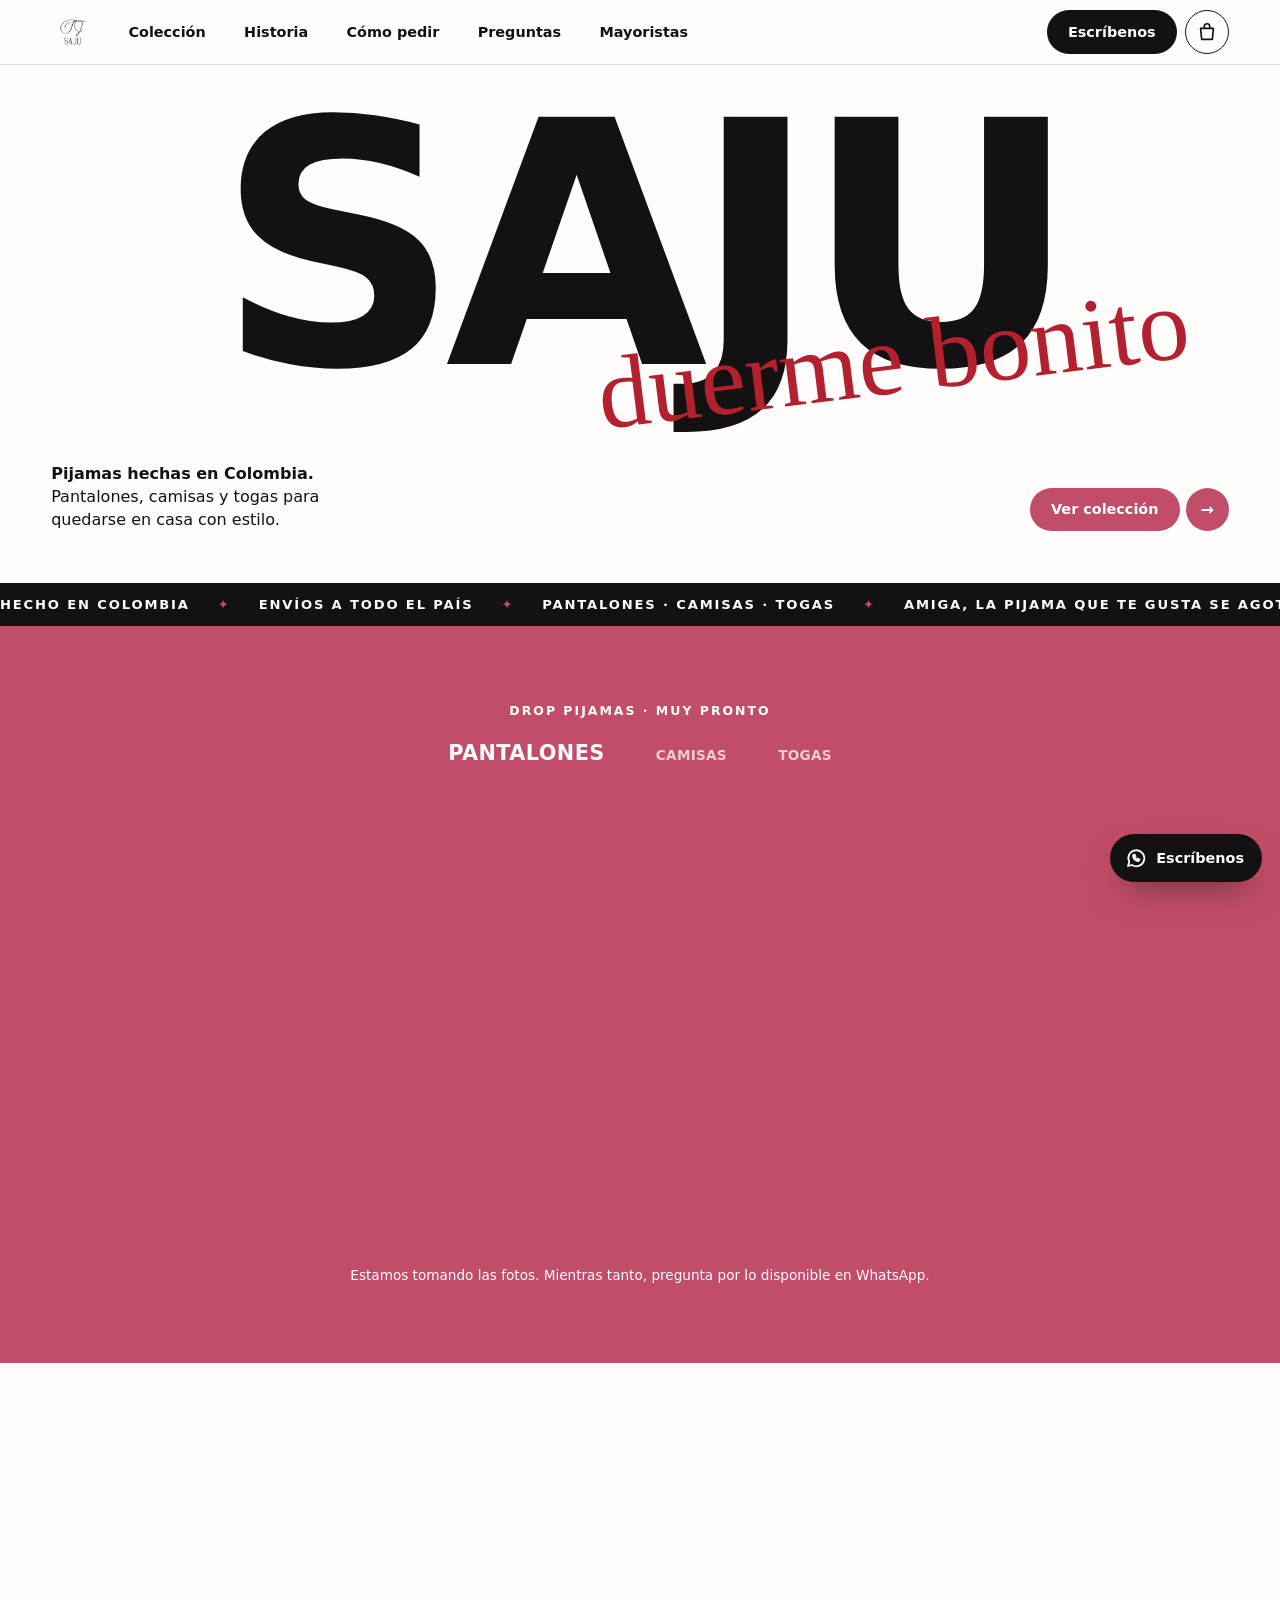
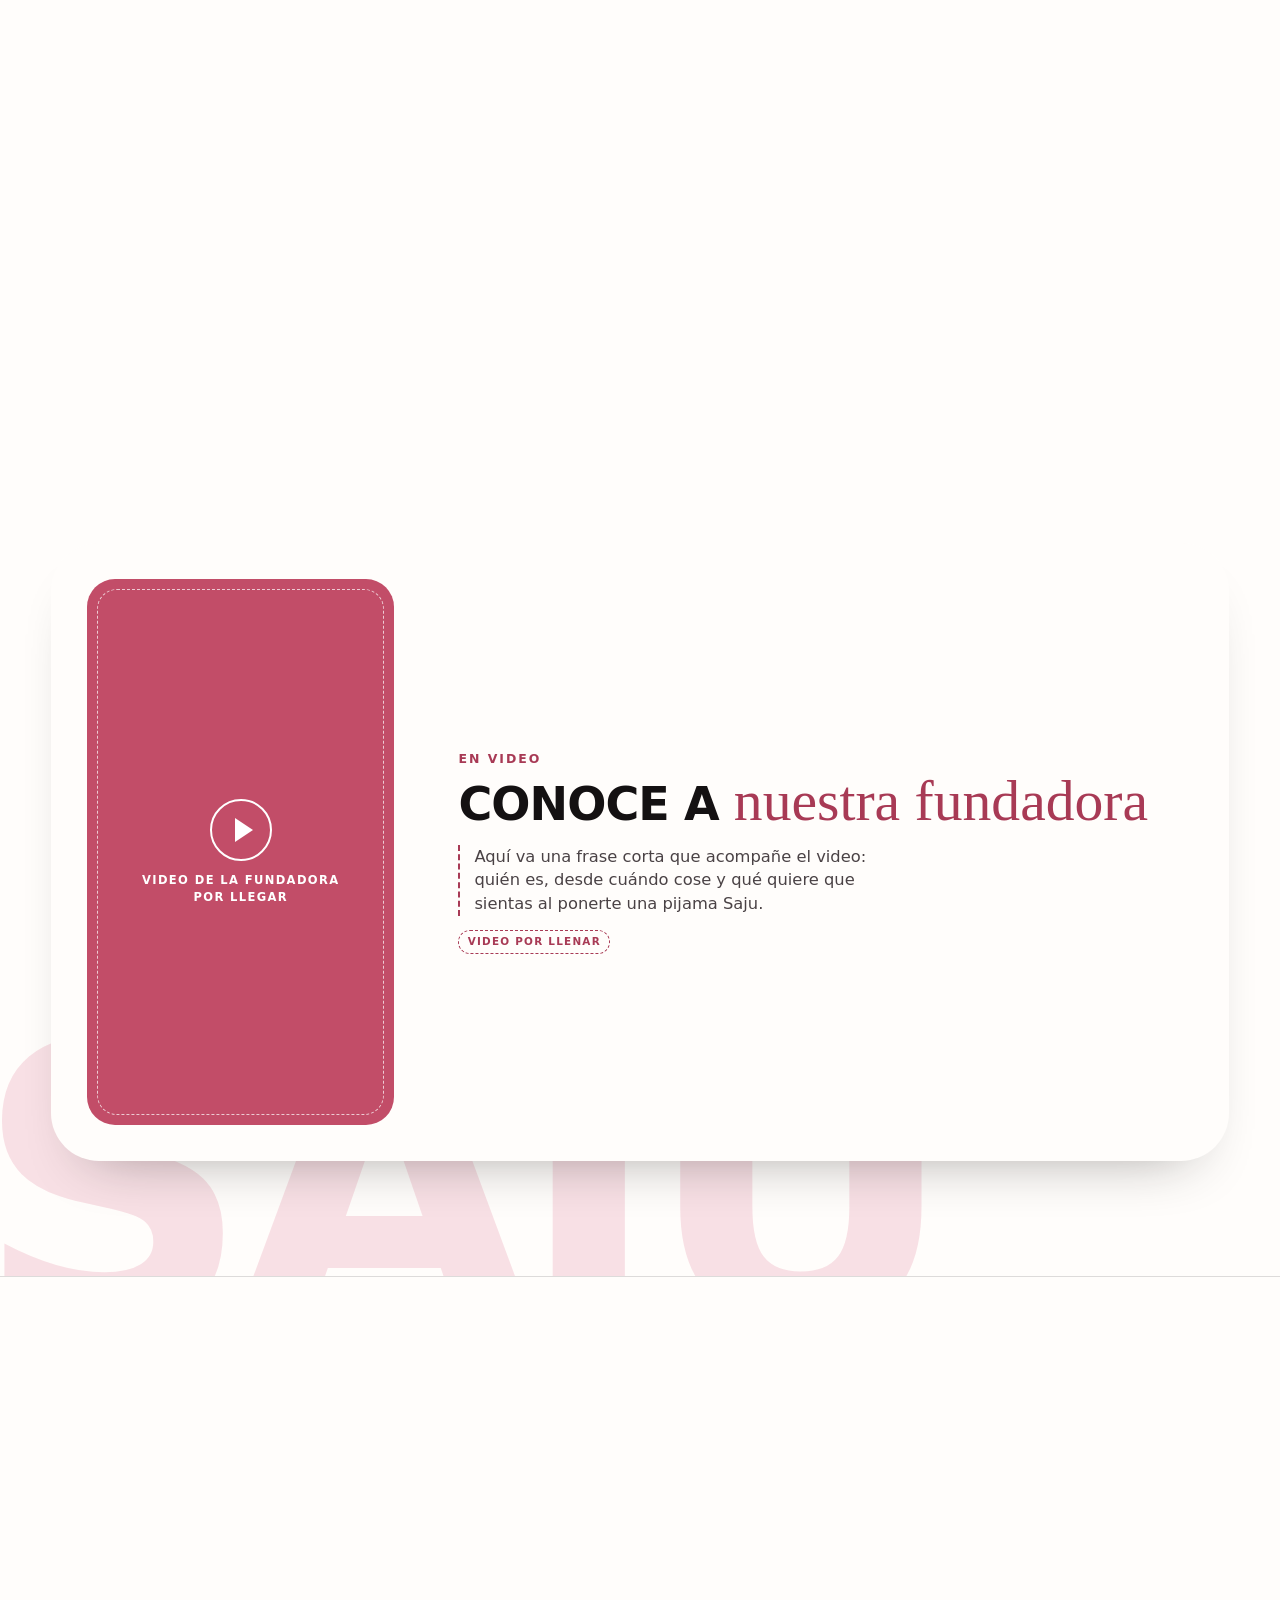
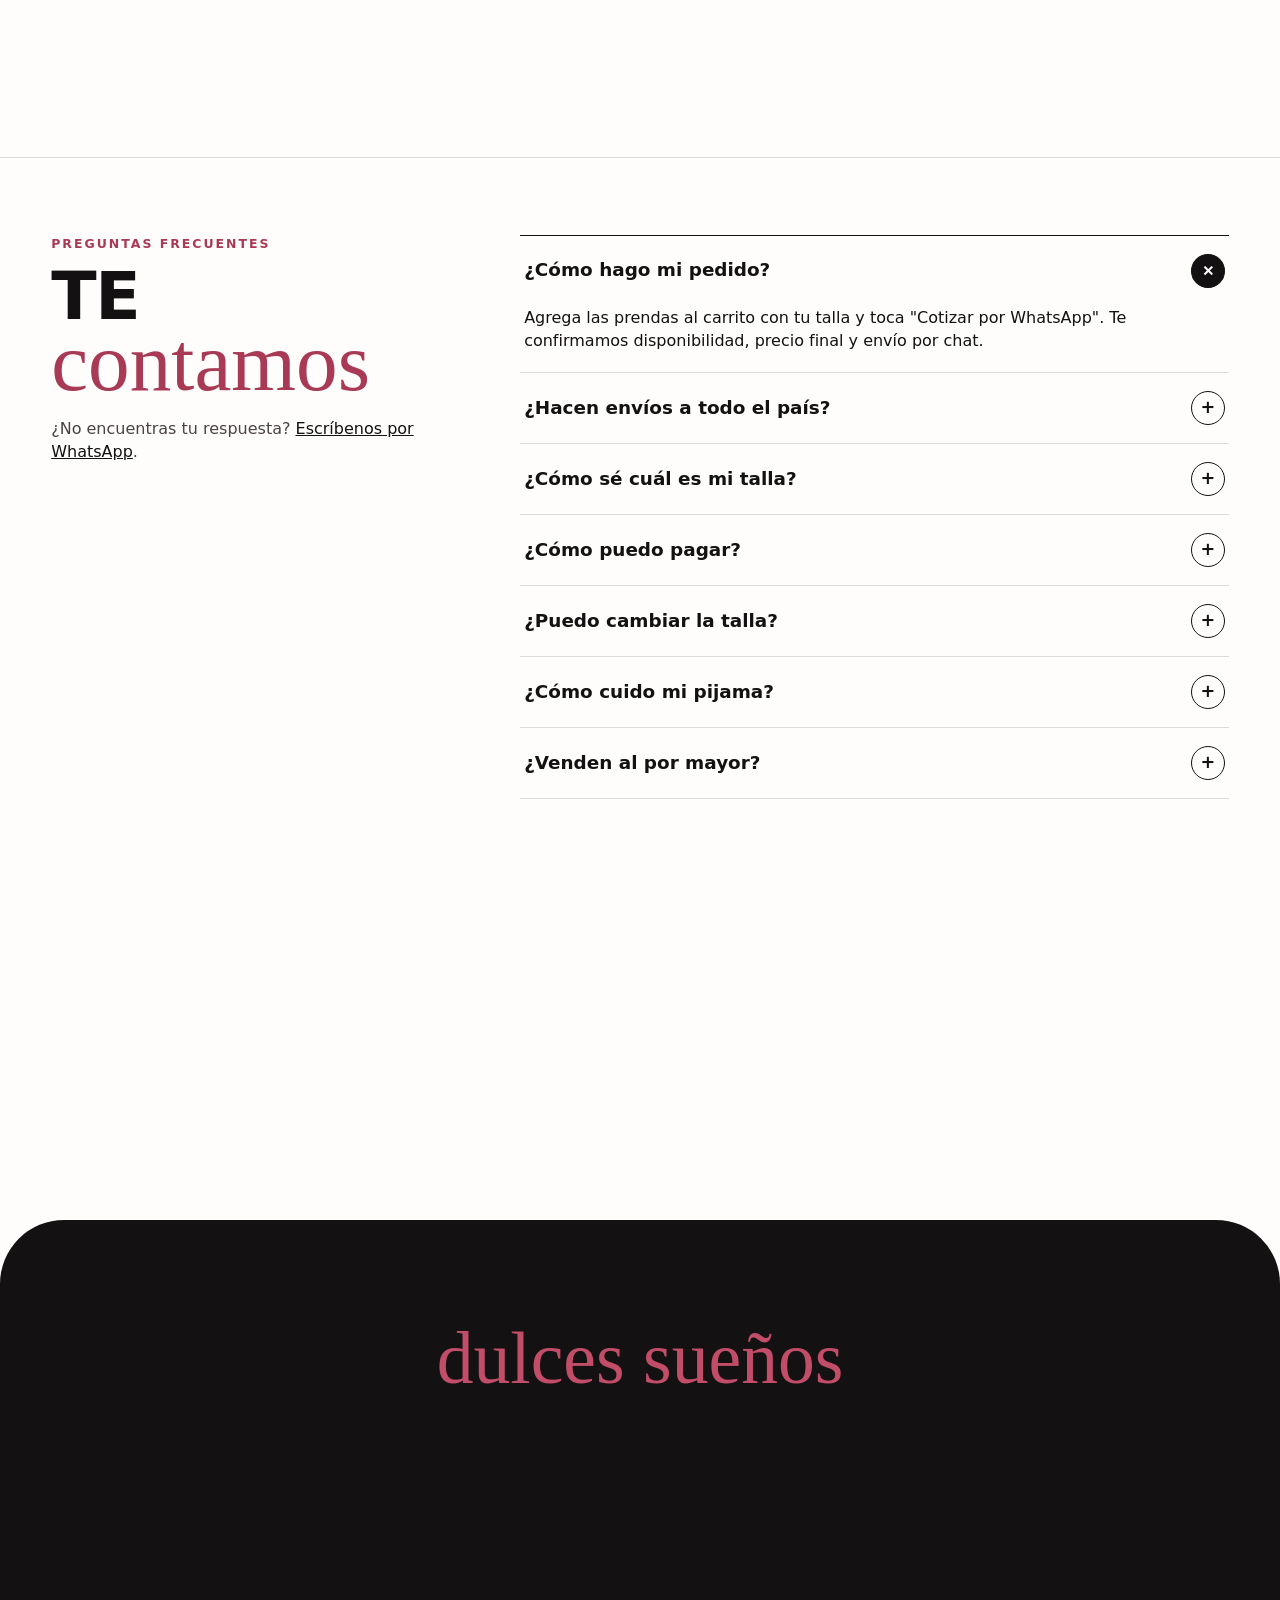
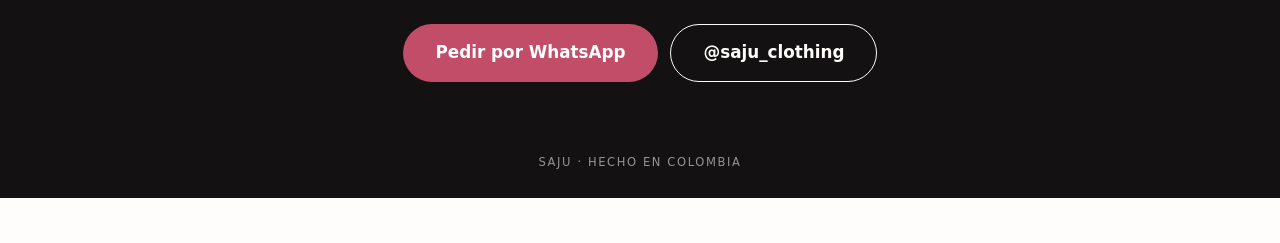
==== commit b0d601a4: "Quita la foto pendiente de la portada Co-Authored-By: Claude Opus 5.5 <noreply@anthropic.com>" ====
--- a/index.html
+++ b/index.html
@@ -86,11 +86,6 @@
       <div class="hero__stage">
         <h1 class="hero__word" aria-label="Saju">SAJU</h1>
         <p class="hero__script" aria-hidden="true">duerme bonito</p>
-        <!-- CAMPO POR LLENAR: foto de portada. Reemplazar el contenido por <img src="assets/portada.jpg" alt="..."> -->
-        <div class="hero__arch slot" data-slot="Foto de portada">
-          <svg viewBox="0 0 64 64" aria-hidden="true"><path d="M32 6l5 15 15 5-15 5-5 15-5-15-15-5 15-5z" fill="currentColor"/></svg>
-          <span>Foto de portada<br>por llegar</span>
-        </div>
       </div>
       <div class="hero__foot">
         <p class="hero__lead"><strong>Pijamas hechas en Colombia.</strong><br>Pantalones, camisas y togas para quedarse en casa con estilo.</p>
--- a/styles.css
+++ b/styles.css
@@ -95,25 +95,14 @@
   font-size: 26.5vw; line-height: .8; letter-spacing: -.045em;
   margin-top: .06em; white-space: nowrap; user-select: none;
 }
-.hero__arch {
-  z-index: 2; margin-top: 9vw;
-  width: clamp(170px, 25vw, 380px); aspect-ratio: 3 / 4.1;
-  border-radius: 999px 999px 28px 28px; overflow: hidden;
-  background: var(--rose); color: #fff; border: 0;
-  box-shadow: 0 30px 60px -25px rgba(168, 58, 85, .6);
-  transform: rotate(-3deg);
-  animation: float 6s ease-in-out infinite;
-}
-.hero__arch::after { content: ""; position: absolute; inset: 10px; border: 1.5px dashed rgba(255, 255, 255, .7); border-radius: inherit; pointer-events: none; }
 .hero__script {
   z-index: 3; align-self: start; justify-self: end;
   font-family: var(--script); color: var(--red);
   font-size: clamp(2.2rem, 8vw, 7.5rem); line-height: 1;
   margin: 17vw 3vw 0 0; transform: rotate(-7deg); pointer-events: none;
 }
-.hero__foot { display: flex; justify-content: space-between; align-items: end; gap: 24px; margin-top: clamp(-90px, -6vw, -20px); position: relative; z-index: 4; }
+.hero__foot { display: flex; justify-content: space-between; align-items: end; gap: 24px; margin-top: clamp(28px, 4vw, 56px); position: relative; z-index: 4; }
 .hero__lead { max-width: 30ch; font-size: clamp(.92rem, 1.25vw, 1.1rem); }
-@keyframes float { 50% { transform: rotate(-1deg) translateY(-10px); } }
 
 /* ---------- cinta ---------- */
 .marquee { background: var(--ink); color: var(--white); overflow: hidden; padding: 12px 0; }
@@ -592,7 +581,6 @@
   .row { flex-wrap: wrap; }
   .row__actions { width: 100%; justify-content: flex-start; }
   .nav__write { padding: .6em 1.1em; }
-  .hero__arch { margin-top: 15vw; width: 52vw; }
   .hero__script { margin: 21vw 0 0 0; font-size: 12vw; }
   .hero__foot { flex-direction: column; align-items: flex-start; margin-top: 24px; }
   .tabs { gap: 14px; flex-wrap: nowrap; }
